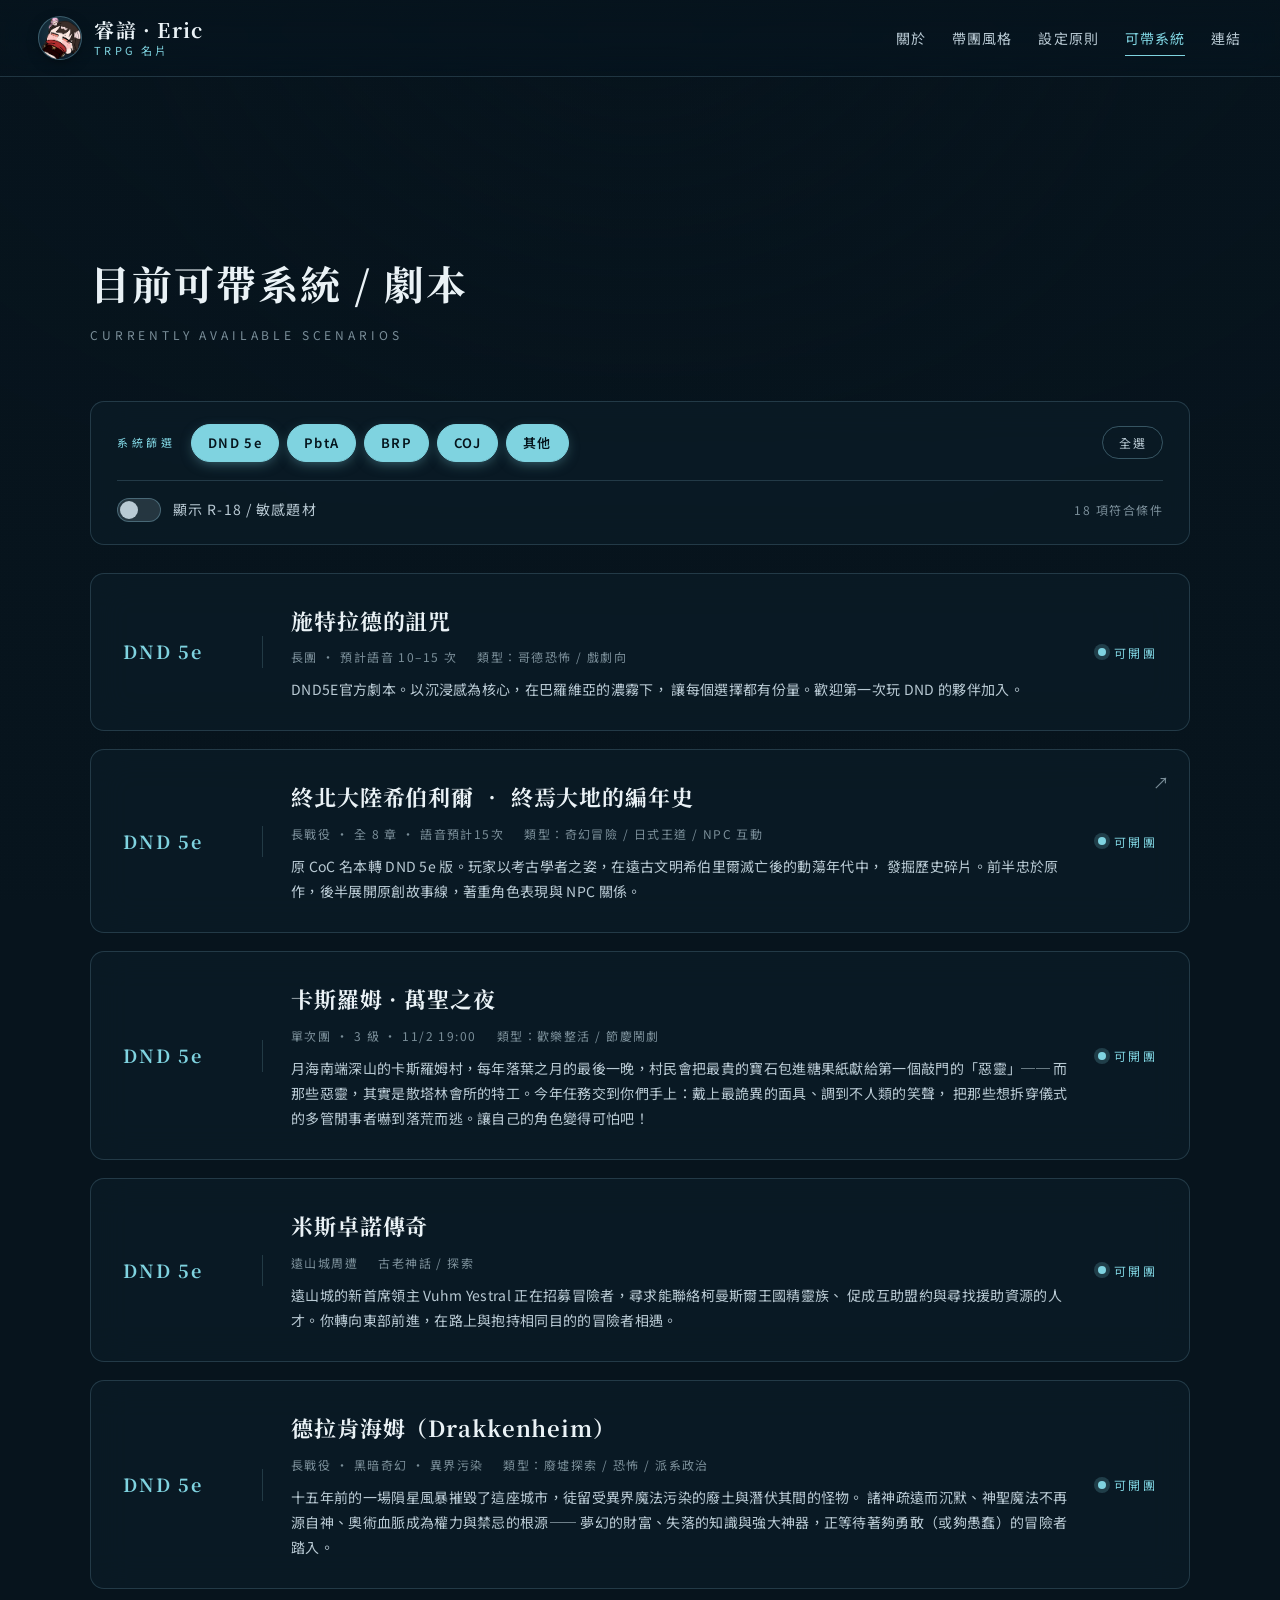
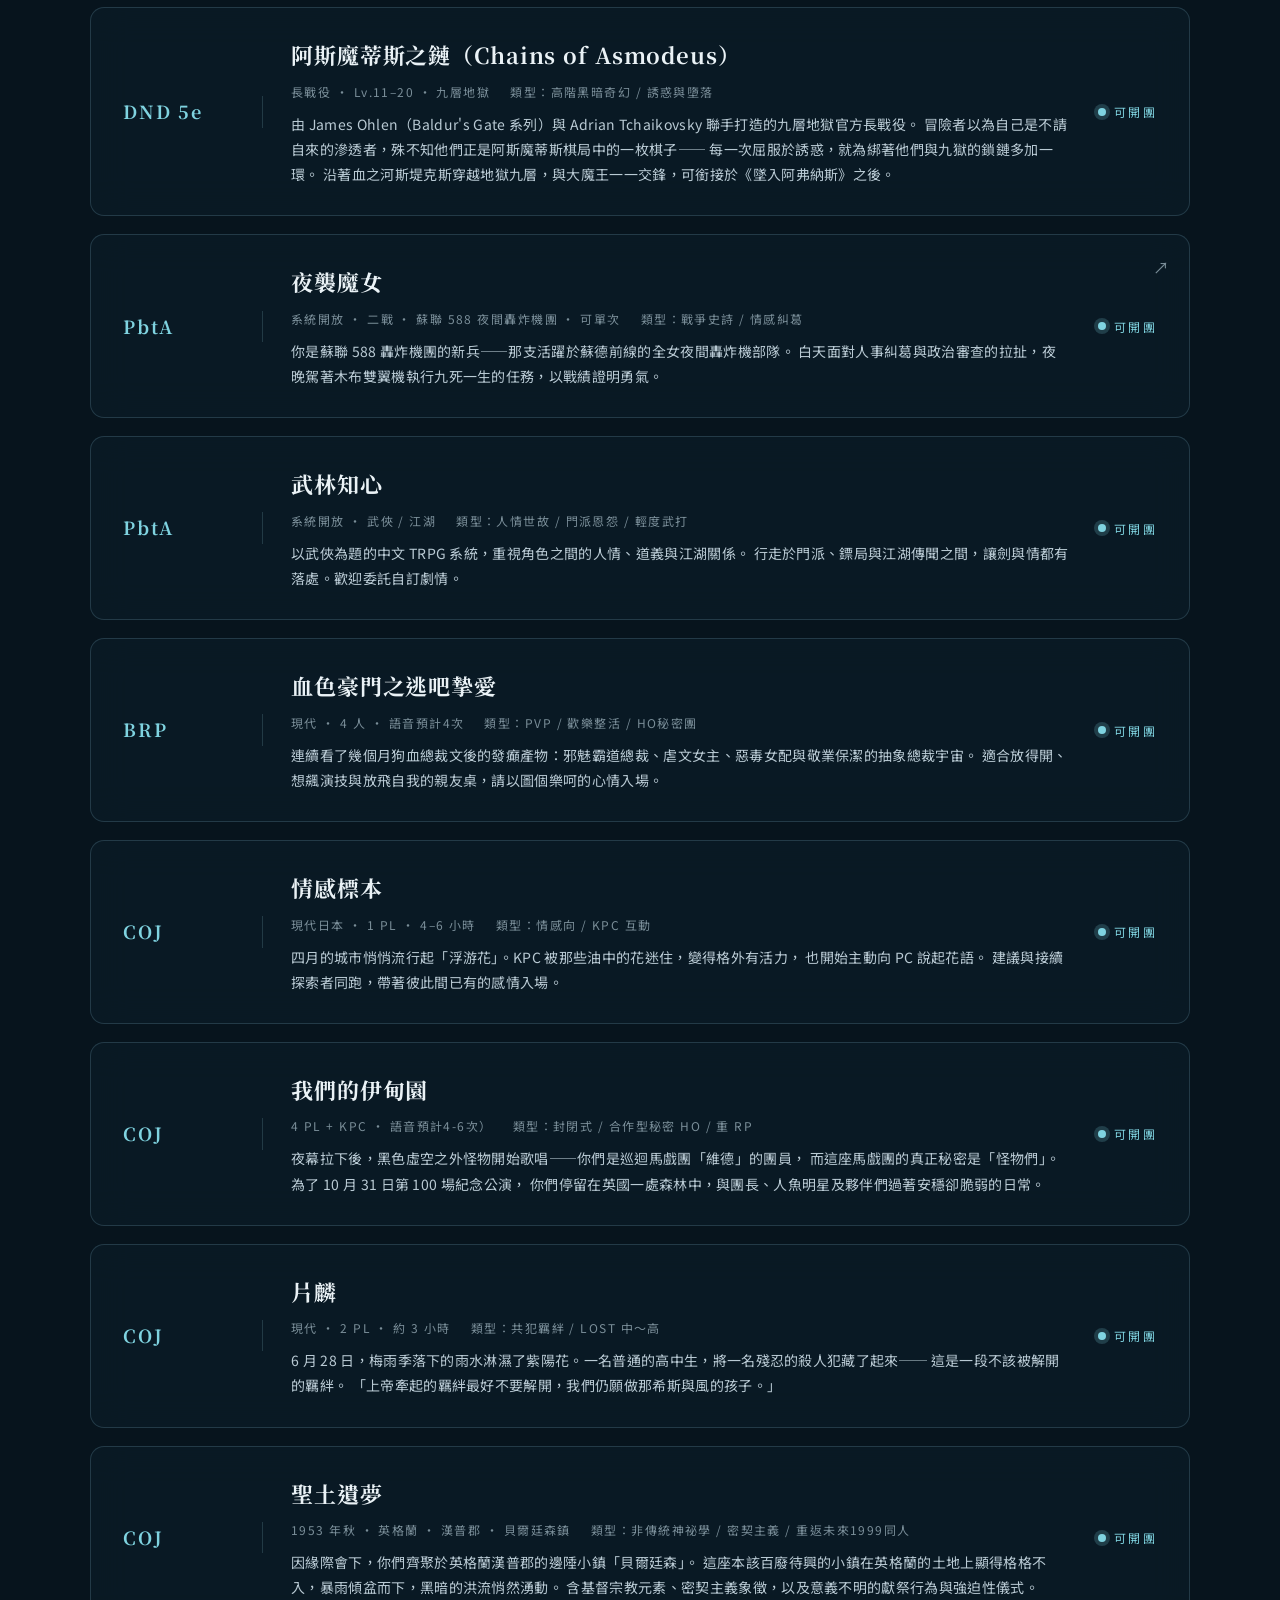
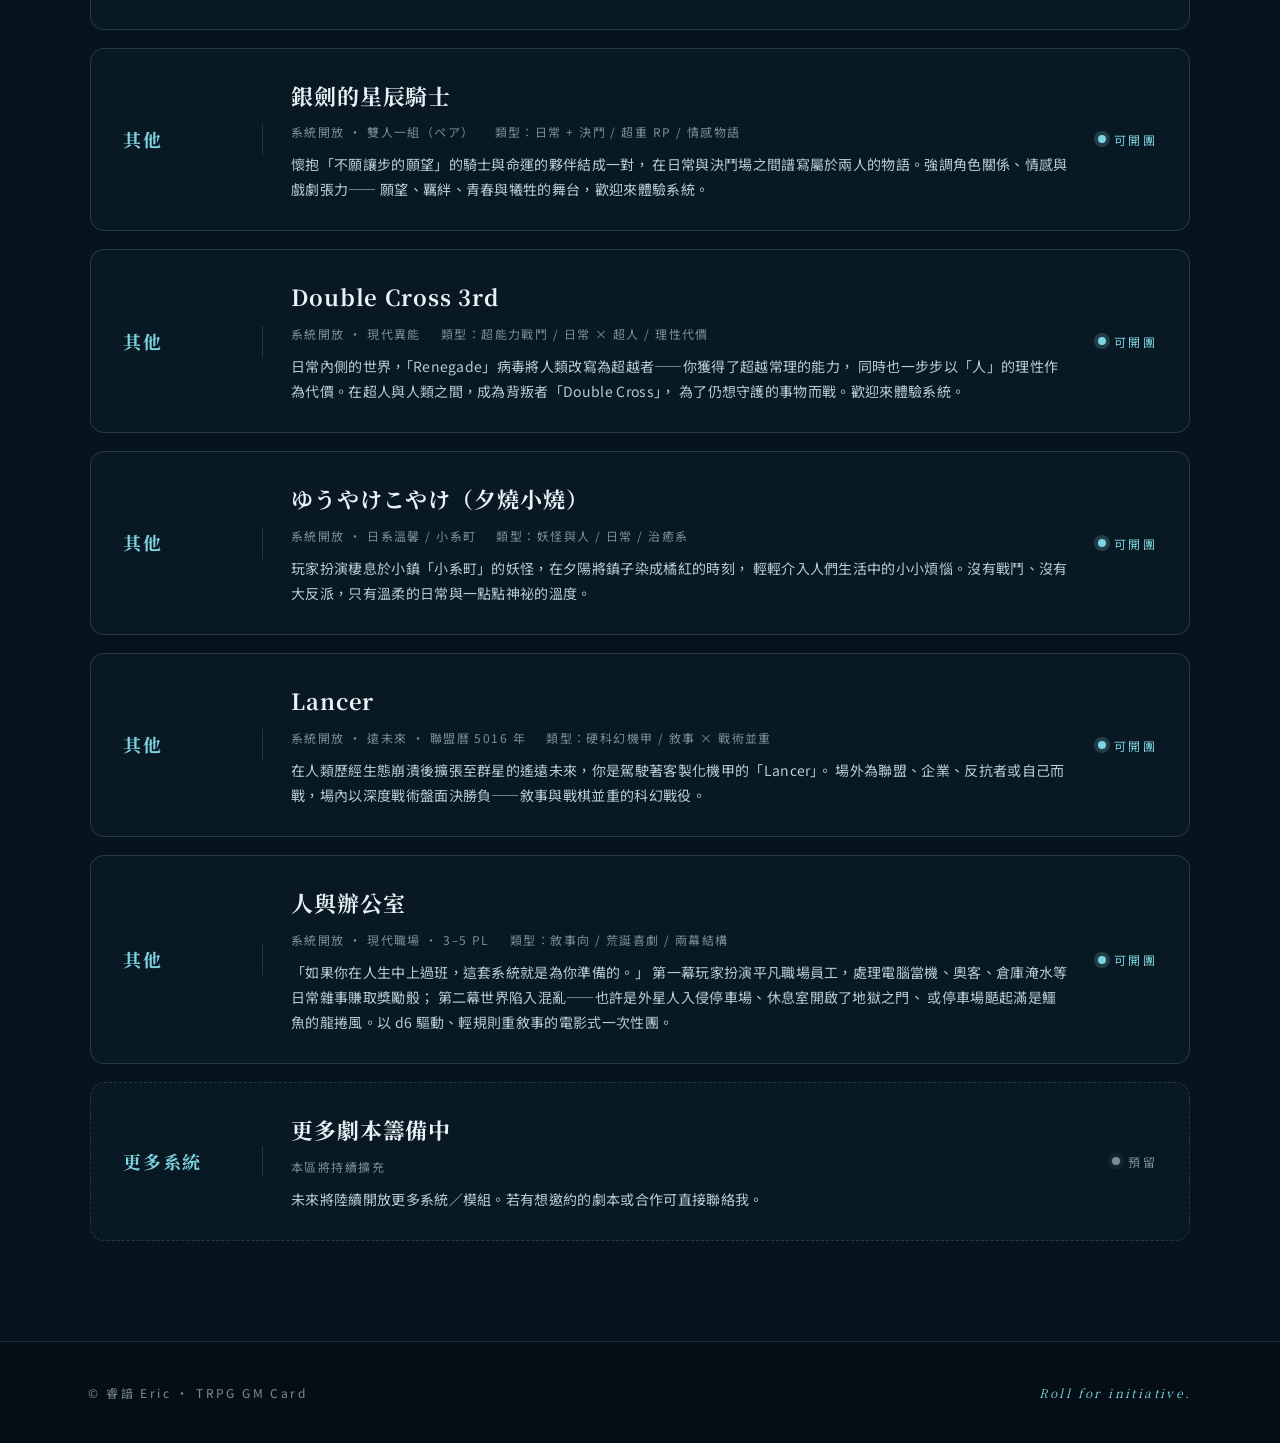
==== scenarios.html @ 99c5a9cd "feat: split scenarios into subpage with system/R-18 filters + full responsive tuning Co-Authored-By:" ====
<!DOCTYPE html>
<html lang="zh-Hant">
<head>
<meta charset="UTF-8" />
<meta name="viewport" content="width=device-width, initial-scale=1.0" />
<title>可帶系統 / 劇本｜睿諳 Eric</title>
<meta name="description" content="睿諳 Eric 目前可帶的 TRPG 系統與劇本列表，支援系統與 R-18 題材篩選。" />
<link rel="icon" type="image/png" href="icon.png" />
<link rel="preconnect" href="https://fonts.googleapis.com" />
<link rel="preconnect" href="https://fonts.gstatic.com" crossorigin />
<link href="https://fonts.googleapis.com/css2?family=Noto+Sans+TC:wght@300;400;500;700&family=Noto+Serif+TC:wght@500;700;900&family=Cormorant+Garamond:ital,wght@0,500;0,600;1,500&display=swap" rel="stylesheet" />
<link rel="stylesheet" href="style.css" />
</head>
<body class="page-scenarios">

<div class="bg-layer" aria-hidden="true"></div>
<div class="bg-veil" aria-hidden="true"></div>

<header class="nav">
  <a class="nav__brand" href="index.html">
    <span class="nav__chibi" aria-hidden="true">
      <img src="gm_portrait.png" alt="" />
    </span>
    <span class="nav__brand-text">
      <span class="nav__mark">睿諳 · Eric</span>
      <span class="nav__sub">TRPG 名片</span>
    </span>
  </a>
  <button class="nav__toggle" type="button" aria-label="開啟選單" aria-expanded="false" aria-controls="primary-nav">
    <span></span><span></span><span></span>
  </button>
  <nav class="nav__links" id="primary-nav">
    <a href="index.html#about">關於</a>
    <a href="index.html#style">帶團風格</a>
    <a href="index.html#custom">設定原則</a>
    <a href="scenarios.html" class="is-current">可帶系統</a>
    <a href="index.html#contact">連結</a>
  </nav>
</header>

<main>

  <section class="section section--first" id="run">
    <div class="section__head">
      <span class="section__index">　</span>
      <h2 class="section__title">目前可帶系統 / 劇本</h2>
      <p class="section__sub">Currently Available Scenarios</p>
    </div>

    <div class="filter" id="scenario-filter">
      <div class="filter__row">
        <span class="filter__label">系統篩選</span>
        <div class="filter__chips">
          <label class="chip"><input type="checkbox" value="DND 5e" checked /><span>DND 5e</span></label>
          <label class="chip"><input type="checkbox" value="PbtA" checked /><span>PbtA</span></label>
          <label class="chip"><input type="checkbox" value="BRP" checked /><span>BRP</span></label>
          <label class="chip"><input type="checkbox" value="COJ" checked /><span>COJ</span></label>
          <label class="chip"><input type="checkbox" value="其他" checked /><span>其他</span></label>
        </div>
        <button type="button" class="filter__clear" id="filter-clear">全選</button>
      </div>
      <div class="filter__row filter__row--r18">
        <label class="toggle">
          <input type="checkbox" id="filter-r18" />
          <span class="toggle__track"><span class="toggle__thumb"></span></span>
          <span class="toggle__label">顯示 R-18 / 敏感題材</span>
        </label>
        <span class="filter__count" id="filter-count"></span>
      </div>
    </div>

    <div class="run-list" id="run-list">

      <article class="run-item run-item--active" data-system="DND 5e" data-r18="false">
        <div class="run-item__system">DND 5e</div>
        <div class="run-item__body">
          <h3 class="run-item__title">施特拉德的詛咒</h3>
          <p class="run-item__meta">
            <span>長團 · 預計語音 10–15 次</span>
            <span>類型：哥德恐怖 / 戲劇向</span>
          </p>
          <p class="run-item__desc">
            DND5E官方劇本。以沉浸感為核心，在巴羅維亞的濃霧下，
            讓每個選擇都有份量。歡迎第一次玩 DND 的夥伴加入。
          </p>
        </div>
        <div class="run-item__status">
          <span class="status-dot"></span>
          <span>可開團</span>
        </div>
      </article>

      <a class="run-item run-item--link" href="https://hackmd.io/@ericwang01129/ByFCtxE6Wl" target="_blank" rel="noopener" data-system="DND 5e" data-r18="false">
        <div class="run-item__system">DND 5e</div>
        <div class="run-item__body">
          <h3 class="run-item__title">終北大陸希伯利爾 ‧ 終焉大地的編年史</h3>
          <p class="run-item__meta">
            <span>長戰役 · 全 8 章 · 語音預計15次</span>
            <span>類型：奇幻冒險 / 日式王道 / NPC 互動</span>
          </p>
          <p class="run-item__desc">
            原 CoC 名本轉 DND 5e 版。玩家以考古學者之姿，在遠古文明希伯里爾滅亡後的動蕩年代中，
            發掘歷史碎片。前半忠於原作，後半展開原創故事線，著重角色表現與 NPC 關係。
          </p>
        </div>
        <div class="run-item__status">
          <span class="status-dot"></span>
          <span>可開團</span>
        </div>
      </a>

      <article class="run-item" data-system="DND 5e" data-r18="false">
        <div class="run-item__system">DND 5e</div>
        <div class="run-item__body">
          <h3 class="run-item__title">卡斯羅姆 · 萬聖之夜</h3>
          <p class="run-item__meta">
            <span>單次團 · 3 級 · 11/2 19:00</span>
            <span>類型：歡樂整活 / 節慶鬧劇</span>
          </p>
          <p class="run-item__desc">
            月海南端深山的卡斯羅姆村，每年落葉之月的最後一晚，村民會把最貴的寶石包進糖果紙獻給第一個敲門的「惡靈」──
            而那些惡靈，其實是散塔林會所的特工。今年任務交到你們手上：戴上最詭異的面具、調到不人類的笑聲，
            把那些想拆穿儀式的多管閒事者嚇到落荒而逃。讓自己的角色變得可怕吧！
          </p>
        </div>
        <div class="run-item__status">
          <span class="status-dot"></span>
          <span>可開團</span>
        </div>
      </article>

      <article class="run-item" data-system="DND 5e" data-r18="false">
        <div class="run-item__system">DND 5e</div>
        <div class="run-item__body">
          <h3 class="run-item__title">米斯卓諾傳奇</h3>
          <p class="run-item__meta">
            <span>遠山城周遭</span>
            <span>古老神話 / 探索</span>
          </p>
          <p class="run-item__desc">
            遠山城的新首席領主 Vuhm Yestral 正在招募冒險者，尋求能聯絡柯曼斯爾王國精靈族、
            促成互助盟約與尋找援助資源的人才。你轉向東部前進，在路上與抱持相同目的的冒險者相遇。
          </p>
        </div>
        <div class="run-item__status">
          <span class="status-dot"></span>
          <span>可開團</span>
        </div>
      </article>

      <article class="run-item" data-system="DND 5e" data-r18="false">
        <div class="run-item__system">DND 5e</div>
        <div class="run-item__body">
          <h3 class="run-item__title">德拉肯海姆（Drakkenheim）</h3>
          <p class="run-item__meta">
            <span>長戰役 · 黑暗奇幻 · 異界污染</span>
            <span>類型：廢墟探索 / 恐怖 / 派系政治</span>
          </p>
          <p class="run-item__desc">
            十五年前的一場隕星風暴摧毀了這座城市，徒留受異界魔法污染的廢土與潛伏其間的怪物。
            諸神疏遠而沉默、神聖魔法不再源自神、奧術血脈成為權力與禁忌的根源——
            夢幻的財富、失落的知識與強大神器，正等待著夠勇敢（或夠愚蠢）的冒險者踏入。
          </p>
        </div>
        <div class="run-item__status">
          <span class="status-dot"></span>
          <span>可開團</span>
        </div>
      </article>

      <article class="run-item" data-system="DND 5e" data-r18="false">
        <div class="run-item__system">DND 5e</div>
        <div class="run-item__body">
          <h3 class="run-item__title">阿斯魔蒂斯之鏈（Chains of Asmodeus）</h3>
          <p class="run-item__meta">
            <span>長戰役 · Lv.11–20 · 九層地獄</span>
            <span>類型：高階黑暗奇幻 / 誘惑與墮落</span>
          </p>
          <p class="run-item__desc">
            由 James Ohlen（Baldur's Gate 系列）與 Adrian Tchaikovsky 聯手打造的九層地獄官方長戰役。
            冒險者以為自己是不請自來的滲透者，殊不知他們正是阿斯魔蒂斯棋局中的一枚棋子——
            每一次屈服於誘惑，就為綁著他們與九獄的鎖鏈多加一環。
            沿著血之河斯堤克斯穿越地獄九層，與大魔王一一交鋒，可銜接於《墜入阿弗納斯》之後。
          </p>
        </div>
        <div class="run-item__status">
          <span class="status-dot"></span>
          <span>可開團</span>
        </div>
      </article>

      <a class="run-item run-item--link" href="https://twtaichungtrpg.weebly.com/system-intro/night-witches4216" target="_blank" rel="noopener" data-system="PbtA" data-r18="false">
        <div class="run-item__system">PbtA</div>
        <div class="run-item__body">
          <h3 class="run-item__title">夜襲魔女</h3>
          <p class="run-item__meta">
            <span>系統開放 · 二戰 · 蘇聯 588 夜間轟炸機團 · 可單次</span>
            <span>類型：戰爭史詩 / 情感糾葛</span>
          </p>
          <p class="run-item__desc">
            你是蘇聯 588 轟炸機團的新兵——那支活躍於蘇德前線的全女夜間轟炸機部隊。
            白天面對人事糾葛與政治審查的拉扯，夜晚駕著木布雙翼機執行九死一生的任務，以戰績證明勇氣。
          </p>
        </div>
        <div class="run-item__status">
          <span class="status-dot"></span>
          <span>可開團</span>
        </div>
      </a>

      <article class="run-item" data-system="PbtA" data-r18="false">
        <div class="run-item__system">PbtA</div>
        <div class="run-item__body">
          <h3 class="run-item__title">武林知心</h3>
          <p class="run-item__meta">
            <span>系統開放 · 武俠 / 江湖</span>
            <span>類型：人情世故 / 門派恩怨 / 輕度武打</span>
          </p>
          <p class="run-item__desc">
            以武俠為題的中文 TRPG 系統，重視角色之間的人情、道義與江湖關係。
            行走於門派、鏢局與江湖傳聞之間，讓劍與情都有落處。歡迎委託自訂劇情。
          </p>
        </div>
        <div class="run-item__status">
          <span class="status-dot"></span>
          <span>可開團</span>
        </div>
      </article>

      <article class="run-item" data-system="BRP" data-r18="false">
        <div class="run-item__system">BRP</div>
        <div class="run-item__body">
          <h3 class="run-item__title">血色豪門之逃吧摯愛</h3>
          <p class="run-item__meta">
            <span>現代 · 4 人 · 語音預計4次</span>
            <span>類型：PVP / 歡樂整活 / HO秘密團</span>
          </p>
          <p class="run-item__desc">
            連續看了幾個月狗血總裁文後的發癲產物：邪魅霸道總裁、虐文女主、惡毒女配與敬業保潔的抽象總裁宇宙。
            適合放得開、想飆演技與放飛自我的親友桌，請以圖個樂呵的心情入場。
          </p>
        </div>
        <div class="run-item__status">
          <span class="status-dot"></span>
          <span>可開團</span>
        </div>
      </article>

      <article class="run-item" data-system="COJ" data-r18="false">
        <div class="run-item__system">COJ</div>
        <div class="run-item__body">
          <h3 class="run-item__title">情感標本</h3>
          <p class="run-item__meta">
            <span>現代日本 · 1 PL · 4–6 小時</span>
            <span>類型：情感向 / KPC 互動</span>
          </p>
          <p class="run-item__desc">
            四月的城市悄悄流行起「浮游花」。KPC 被那些油中的花迷住，變得格外有活力，
            也開始主動向 PC 說起花語。
            建議與接續探索者同跑，帶著彼此間已有的感情入場。
          </p>
        </div>
        <div class="run-item__status">
          <span class="status-dot"></span>
          <span>可開團</span>
        </div>
      </article>

      <article class="run-item" data-system="COJ" data-r18="false">
        <div class="run-item__system">COJ</div>
        <div class="run-item__body">
          <h3 class="run-item__title">我們的伊甸園</h3>
          <p class="run-item__meta">
            <span>4 PL + KPC · 語音預計4-6次）</span>
            <span>類型：封閉式 / 合作型秘密 HO / 重 RP</span>
          </p>
          <p class="run-item__desc">
            夜幕拉下後，黑色虛空之外怪物開始歌唱——你們是巡迴馬戲團「維德」的團員，
            而這座馬戲團的真正秘密是「怪物們」。為了 10 月 31 日第 100 場紀念公演，
            你們停留在英國一處森林中，與團長、人魚明星及夥伴們過著安穩卻脆弱的日常。
          </p>
        </div>
        <div class="run-item__status">
          <span class="status-dot"></span>
          <span>可開團</span>
        </div>
      </article>

      <article class="run-item" data-system="COJ" data-r18="false">
        <div class="run-item__system">COJ</div>
        <div class="run-item__body">
          <h3 class="run-item__title">片麟</h3>
          <p class="run-item__meta">
            <span>現代 · 2 PL · 約 3 小時</span>
            <span>類型：共犯羈絆 / LOST 中～高</span>
          </p>
          <p class="run-item__desc">
            6 月 28 日，梅雨季落下的雨水淋濕了紫陽花。一名普通的高中生，將一名殘忍的殺人犯藏了起來──
            這是一段不該被解開的羈絆。
            「上帝牽起的羈絆最好不要解開，我們仍願做那希斯與風的孩子。」
          </p>
        </div>
        <div class="run-item__status">
          <span class="status-dot"></span>
          <span>可開團</span>
        </div>
      </article>

      <article class="run-item" data-system="COJ" data-r18="false">
        <div class="run-item__system">COJ</div>
        <div class="run-item__body">
          <h3 class="run-item__title">聖土遺夢</h3>
          <p class="run-item__meta">
            <span>1953 年秋 · 英格蘭 · 漢普郡 · 貝爾廷森鎮</span>
            <span>類型：非傳統神祕學 / 密契主義 / 重返未來1999同人</span>
          </p>
          <p class="run-item__desc">
            因緣際會下，你們齊聚於英格蘭漢普郡的邊陲小鎮「貝爾廷森」。
            這座本該百廢待興的小鎮在英格蘭的土地上顯得格格不入，暴雨傾盆而下，黑暗的洪流悄然湧動。
            含基督宗教元素、密契主義象徵，以及意義不明的獻祭行為與強迫性儀式。
          </p>
        </div>
        <div class="run-item__status">
          <span class="status-dot"></span>
          <span>可開團</span>
        </div>
      </article>

      <article class="run-item" data-system="其他" data-r18="false">
        <div class="run-item__system">其他</div>
        <div class="run-item__body">
          <h3 class="run-item__title">銀劍的星辰騎士</h3>
          <p class="run-item__meta">
            <span>系統開放 · 雙人一組（ペア）</span>
            <span>類型：日常 + 決鬥 / 超重 RP / 情感物語</span>
          </p>
          <p class="run-item__desc">
            懷抱「不願讓步的願望」的騎士與命運的夥伴結成一對，
            在日常與決鬥場之間譜寫屬於兩人的物語。強調角色關係、情感與戲劇張力——
            願望、羈絆、青春與犧牲的舞台，歡迎來體驗系統。
          </p>
        </div>
        <div class="run-item__status">
          <span class="status-dot"></span>
          <span>可開團</span>
        </div>
      </article>

      <article class="run-item" data-system="其他" data-r18="false">
        <div class="run-item__system">其他</div>
        <div class="run-item__body">
          <h3 class="run-item__title">Double Cross 3rd</h3>
          <p class="run-item__meta">
            <span>系統開放 · 現代異能</span>
            <span>類型：超能力戰鬥 / 日常 × 超人 / 理性代價</span>
          </p>
          <p class="run-item__desc">
            日常內側的世界，「Renegade」病毒將人類改寫為超越者——你獲得了超越常理的能力，
            同時也一步步以「人」的理性作為代價。在超人與人類之間，成為背叛者「Double Cross」，
            為了仍想守護的事物而戰。歡迎來體驗系統。
          </p>
        </div>
        <div class="run-item__status">
          <span class="status-dot"></span>
          <span>可開團</span>
        </div>
      </article>

      <article class="run-item" data-system="其他" data-r18="false">
        <div class="run-item__system">其他</div>
        <div class="run-item__body">
          <h3 class="run-item__title">ゆうやけこやけ（夕燒小燒）</h3>
          <p class="run-item__meta">
            <span>系統開放 · 日系溫馨 / 小系町</span>
            <span>類型：妖怪與人 / 日常 / 治癒系</span>
          </p>
          <p class="run-item__desc">
            玩家扮演棲息於小鎮「小系町」的妖怪，在夕陽將鎮子染成橘紅的時刻，
            輕輕介入人們生活中的小小煩惱。沒有戰鬥、沒有大反派，只有溫柔的日常與一點點神祕的溫度。
          </p>
        </div>
        <div class="run-item__status">
          <span class="status-dot"></span>
          <span>可開團</span>
        </div>
      </article>

      <article class="run-item" data-system="其他" data-r18="false">
        <div class="run-item__system">其他</div>
        <div class="run-item__body">
          <h3 class="run-item__title">Lancer</h3>
          <p class="run-item__meta">
            <span>系統開放 · 遠未來 · 聯盟曆 5016 年</span>
            <span>類型：硬科幻機甲 / 敘事 × 戰術並重</span>
          </p>
          <p class="run-item__desc">
            在人類歷經生態崩潰後擴張至群星的遙遠未來，你是駕駛著客製化機甲的「Lancer」。
            場外為聯盟、企業、反抗者或自己而戰，場內以深度戰術盤面決勝負——敘事與戰棋並重的科幻戰役。
          </p>
        </div>
        <div class="run-item__status">
          <span class="status-dot"></span>
          <span>可開團</span>
        </div>
      </article>

      <article class="run-item" data-system="其他" data-r18="false">
        <div class="run-item__system">其他</div>
        <div class="run-item__body">
          <h3 class="run-item__title">人與辦公室</h3>
          <p class="run-item__meta">
            <span>系統開放 · 現代職場 · 3–5 PL</span>
            <span>類型：敘事向 / 荒誕喜劇 / 兩幕結構</span>
          </p>
          <p class="run-item__desc">
            「如果你在人生中上過班，這套系統就是為你準備的。」
            第一幕玩家扮演平凡職場員工，處理電腦當機、奧客、倉庫淹水等日常雜事賺取獎勵骰；
            第二幕世界陷入混亂——也許是外星人入侵停車場、休息室開啟了地獄之門、
            或停車場颳起滿是鱷魚的龍捲風。以 d6 驅動、輕規則重敘事的電影式一次性團。
          </p>
        </div>
        <div class="run-item__status">
          <span class="status-dot"></span>
          <span>可開團</span>
        </div>
      </article>

      <article class="run-item run-item--warn" data-system="PbtA" data-r18="true">
        <div class="run-item__system">PbtA</div>
        <div class="run-item__body">
          <div class="run-item__title-row">
            <h3 class="run-item__title">怪物心</h3>
            <span class="run-item__badge">R-18 · 含敏感題材</span>
          </div>
          <p class="run-item__meta">
            <span>系統開放 · 青春期 × 超自然</span>
            <span>類型：人性 / 獸性 / 慾望與掙扎</span>
          </p>
          <p class="run-item__desc">
            「當怪物擁有人性；當人類嶄露獸性。」學業的壓力、人際的拉扯，
            而你——是藏在人群中的怪物，血液裡流淌著滾燙的飢餓。你接著打算怎麼做？
          </p>
          <p class="run-item__warn">
            <strong>⚠ 嚴正提醒：</strong>本系統題材涉及青春期人性陰影、慾望、暴力與性向張力等敏感內容，
            過程中可能出現不適情節。會以尊重與沉浸的方式呈現，過程中若有任何不適請隨時打斷。
          </p>
        </div>
        <div class="run-item__status">
          <span class="status-dot"></span>
          <span>可開團</span>
        </div>
      </article>

      <article class="run-item run-item--warn" data-system="COJ" data-r18="true">
        <div class="run-item__system">COJ</div>
        <div class="run-item__body">
          <div class="run-item__title-row">
            <h3 class="run-item__title">膿墮</h3>
            <span class="run-item__badge">R-18 · 含敏感題材</span>
          </div>
          <p class="run-item__meta">
            <span>現代 / 封閉村莊 · 學級會儀式</span>
            <span>類型：利己主義 PVP / 沉浸向 / HO秘密團</span>
          </p>
          <p class="run-item__desc">
            每十年一次的學級會：必須在學生之間選出一名「祭品」。以自己的利益優先的利己主義者才能活下來。
          </p>
          <p class="run-item__warn">
            <strong>⚠ 嚴正提醒：</strong>本劇本含有大量兒少性侵害與極端霸凌情節，
            包含但不限於誘姦、強姦與露骨性描寫。本團會以沉浸與真實的方式呈現那種絕望與無力感，
            過程中若有任何不適請隨時打斷。請確認自身可接受後再決定是否入團。
          </p>
        </div>
        <div class="run-item__status">
          <span class="status-dot"></span>
          <span>可開團</span>
        </div>
      </article>

      <article class="run-item run-item--warn" data-system="其他" data-r18="true">
        <div class="run-item__system">其他</div>
        <div class="run-item__body">
          <div class="run-item__title-row">
            <h3 class="run-item__title">永い後日談のネクロニカ（死靈年代記） ‧ 自訂 / 委託</h3>
            <span class="run-item__badge">R-18 · 含敏感題材</span>
          </div>
          <p class="run-item__meta">
            <span>系統開放 · 末日 · 死靈科技</span>
            <span>類型：哥德恐怖 / 少女物語 / 精神壓力</span>
          </p>
          <p class="run-item__desc">
            在輻射與生化兵器肆虐的荒涼末日，你是由死靈科技改造的少女形不死者，
            與姊妹們一同徘徊於最後的世界。以「依戀」與精神壓力描寫心的崩解——殘酷、孤寂、卻哀豔。
          </p>
          <p class="run-item__warn">
            <strong>⚠ 嚴正提醒：</strong>本系統以末日哥德為基調，含少女改造、肢解、精神折磨等殘酷意象與 R-18 題材描寫，
            過程中若有任何不適請隨時打斷，請確認可接受後再入團。
          </p>
        </div>
        <div class="run-item__status">
          <span class="status-dot"></span>
          <span>可開團</span>
        </div>
      </article>

      <article class="run-item run-item--warn" data-system="其他" data-r18="true">
        <div class="run-item__system">其他</div>
        <div class="run-item__body">
          <div class="run-item__title-row">
            <h3 class="run-item__title">絕對隸奴</h3>
            <span class="run-item__badge">R-18 · 成人向</span>
          </div>
          <p class="run-item__meta">
            <span>系統開放 · 主規則繁中 · 附官方模組</span>
            <span>類型：成人向 / 奴役主題 / 權力落差</span>
          </p>
          <p class="run-item__desc">
            以奴役、支配與慾望為核心的成人向 TRPG 系統。
            強烈建議與熟識的親友桌進行，並在入團前詳細確認底線與 X-card。
          </p>
          <p class="run-item__warn">
            <strong>⚠ 嚴正提醒：</strong>本系統為明確的成人向／18 禁題材，包含大量露骨性描寫與奴役、凌辱等不對等權力設定。
            僅開給成年、有共識且彼此信任的玩家；過程中若有任何不適請立即打斷。
          </p>
        </div>
        <div class="run-item__status">
          <span class="status-dot"></span>
          <span>可開團</span>
        </div>
      </article>

      <article class="run-item run-item--placeholder" data-always="true" aria-hidden="false">
        <div class="run-item__system">更多系統</div>
        <div class="run-item__body">
          <h3 class="run-item__title">更多劇本籌備中</h3>
          <p class="run-item__meta">
            <span>本區將持續擴充</span>
          </p>
          <p class="run-item__desc">
            未來將陸續開放更多系統／模組。若有想邀約的劇本或合作可直接聯絡我。
          </p>
        </div>
        <div class="run-item__status run-item__status--muted">
          <span class="status-dot status-dot--muted"></span>
          <span>預留</span>
        </div>
      </article>

      <p class="run-empty" id="run-empty">目前條件下沒有符合的系統 / 劇本。</p>

    </div>
  </section>

</main>

<footer class="footer">
  <div class="footer__inner">
    <p class="footer__left">© 睿諳 Eric · TRPG GM Card</p>
    <p class="footer__right">Roll for initiative.</p>
  </div>
</footer>

<script src="script.js" defer></script>
</body>
</html>
---- style.css ----
/* ============================================================
   睿諳 Eric · TRPG GM Card
   Palette: deep ocean blue + muted teal + warm accent
   ============================================================ */

:root {
  --c-ink:        #eaf2f6;
  --c-ink-soft:   #b9cad4;
  --c-ink-mute:   #7a8e99;
  --c-bg:         #07141d;
  --c-surface:    rgba(12, 28, 39, 0.72);
  --c-surface-2:  rgba(18, 40, 55, 0.55);
  --c-border:     rgba(150, 210, 230, 0.18);
  --c-border-2:   rgba(150, 210, 230, 0.32);
  --c-accent:     #7fd3e0;        /* teal */
  --c-accent-2:   #a8e6ec;        /* light teal */
  --c-warm:       #e08a7a;        /* coral (portrait scarf) */
  --c-warm-2:     #f2b3a5;

  --f-serif:    "Noto Serif TC", "Cormorant Garamond", "Songti TC", serif;
  --f-sans:     "Noto Sans TC", -apple-system, "PingFang TC", "Microsoft JhengHei", sans-serif;

  --radius:   14px;
  --radius-s: 8px;
  --shadow-1: 0 10px 40px -12px rgba(0, 0, 0, 0.55);
  --shadow-2: 0 20px 60px -20px rgba(0, 0, 0, 0.7);

  --maxw: 1180px;
}

*, *::before, *::after { box-sizing: border-box; }

html { scroll-behavior: smooth; }

body {
  margin: 0;
  font-family: var(--f-sans);
  color: var(--c-ink);
  background: var(--c-bg);
  line-height: 1.75;
  letter-spacing: 0.02em;
  overflow-x: hidden;
  -webkit-font-smoothing: antialiased;
}

/* ---------- background layers ---------- */
.bg-layer {
  position: fixed;
  inset: 0;
  z-index: -2;
  background-image: url("background.png");
  background-size: cover;
  background-position: center top;
  background-repeat: no-repeat;
  filter: saturate(1.05) brightness(0.55);
  transform: scale(1.03);
}
.bg-veil {
  position: fixed;
  inset: 0;
  z-index: -1;
  background:
    radial-gradient(ellipse at 50% 0%, rgba(7, 20, 29, 0.35) 0%, rgba(7, 20, 29, 0.85) 55%, rgba(7, 20, 29, 0.98) 100%),
    linear-gradient(180deg, rgba(7, 20, 29, 0) 0%, rgba(7, 20, 29, 0.92) 60%);
}

/* subtle grain */
body::after {
  content: "";
  pointer-events: none;
  position: fixed;
  inset: 0;
  z-index: -1;
  background-image:
    radial-gradient(rgba(255,255,255,0.03) 1px, transparent 1px);
  background-size: 3px 3px;
  opacity: 0.5;
  mix-blend-mode: overlay;
}

/* ---------- nav ---------- */
.nav {
  position: sticky;
  top: 0;
  z-index: 20;
  display: flex;
  justify-content: space-between;
  align-items: center;
  padding: 18px 40px;
  backdrop-filter: blur(14px) saturate(1.2);
  -webkit-backdrop-filter: blur(14px) saturate(1.2);
  background: linear-gradient(180deg, rgba(7,20,29,0.7), rgba(7,20,29,0.35));
  border-bottom: 1px solid var(--c-border);
}
.nav__brand {
  display: flex;
  align-items: center;
  gap: 12px;
  text-decoration: none;
  color: inherit;
  line-height: 1.2;
}
.nav__chibi {
  width: 44px;
  height: 44px;
  border-radius: 50%;
  overflow: hidden;
  display: inline-flex;
  align-items: center;
  justify-content: center;
  background: radial-gradient(circle at 50% 40%, rgba(127, 211, 224, 0.22) 0%, rgba(18, 40, 55, 0.9) 65%, rgba(7, 20, 29, 1) 100%);
  border: 1px solid var(--c-border-2);
  box-shadow: 0 4px 14px -4px rgba(0,0,0,0.5);
  flex-shrink: 0;
  transition: transform 0.3s ease, border-color 0.3s ease;
}
.nav__chibi img {
  width: 118%;
  height: 118%;
  object-fit: contain;
  object-position: center 30%;
  transform: translateY(6%);
}
.nav__brand:hover .nav__chibi {
  transform: rotate(-4deg) scale(1.05);
  border-color: var(--c-accent);
}
.nav__brand-text {
  display: flex;
  flex-direction: column;
  line-height: 1.2;
}
.nav__mark {
  font-family: var(--f-serif);
  font-weight: 700;
  font-size: 20px;
  letter-spacing: 0.06em;
  color: var(--c-ink);
}
.nav__sub {
  font-size: 11px;
  letter-spacing: 0.28em;
  color: var(--c-accent);
  text-transform: uppercase;
  margin-top: 2px;
}
.nav__toggle {
  display: none;
  width: 42px;
  height: 42px;
  border: 1px solid var(--c-border-2);
  border-radius: 10px;
  background: rgba(18, 40, 55, 0.5);
  padding: 0;
  cursor: pointer;
  position: relative;
  align-items: center;
  justify-content: center;
  flex-direction: column;
  gap: 5px;
  transition: border-color 0.2s ease, background 0.2s ease;
}
.nav__toggle:hover { border-color: var(--c-accent); }
.nav__toggle span {
  display: block;
  width: 18px;
  height: 2px;
  background: var(--c-ink);
  border-radius: 2px;
  transition: transform 0.3s ease, opacity 0.2s ease;
}
.nav__toggle[aria-expanded="true"] span:nth-child(1) { transform: translateY(7px) rotate(45deg); }
.nav__toggle[aria-expanded="true"] span:nth-child(2) { opacity: 0; }
.nav__toggle[aria-expanded="true"] span:nth-child(3) { transform: translateY(-7px) rotate(-45deg); }

.nav__links {
  display: flex;
  gap: 26px;
}
.nav__links a {
  color: var(--c-ink-soft);
  text-decoration: none;
  font-size: 14px;
  letter-spacing: 0.08em;
  position: relative;
  transition: color 0.2s ease;
}
.nav__links a::after {
  content: "";
  position: absolute;
  left: 0; right: 0; bottom: -6px;
  height: 1px;
  background: var(--c-accent);
  transform: scaleX(0);
  transform-origin: left;
  transition: transform 0.3s ease;
}
.nav__links a:hover {
  color: var(--c-ink);
}
.nav__links a:hover::after { transform: scaleX(1); }

/* ---------- hero ---------- */
.hero {
  position: relative;
  min-height: calc(100vh - 68px);
  display: flex;
  align-items: center;
  padding: 60px 40px 80px;
}
.hero__inner {
  width: 100%;
  max-width: var(--maxw);
  margin: 0 auto;
  display: grid;
  grid-template-columns: 1.35fr 1fr;
  gap: 60px;
  align-items: center;
}
.hero__eyebrow {
  font-family: var(--f-sans);
  letter-spacing: 0.45em;
  text-transform: uppercase;
  font-size: 12px;
  color: var(--c-accent);
  margin: 0 0 28px;
  padding-left: 46px;
  position: relative;
}
.hero__eyebrow::before {
  content: "";
  position: absolute;
  left: 0;
  top: 50%;
  width: 32px;
  height: 1px;
  background: var(--c-accent);
}
.hero__title {
  font-family: var(--f-serif);
  font-weight: 900;
  font-size: clamp(40px, 6vw, 78px);
  line-height: 1.15;
  margin: 0 0 28px;
  letter-spacing: 0.04em;
  color: var(--c-ink);
}
.hero__title-line {
  display: block;
  background: linear-gradient(180deg, #ffffff 0%, #cfe8ef 70%, #7fd3e0 100%);
  -webkit-background-clip: text;
  background-clip: text;
  color: transparent;
  text-shadow: 0 0 40px rgba(127, 211, 224, 0.12);
}
.hero__slogan {
  font-size: 17px;
  color: var(--c-ink-soft);
  max-width: 520px;
  margin: 0 0 32px;
  line-height: 1.9;
}
.hero__meta {
  display: flex;
  gap: 10px;
  flex-wrap: wrap;
  margin-bottom: 40px;
}
.tag {
  display: inline-block;
  padding: 6px 14px;
  border: 1px solid var(--c-border-2);
  border-radius: 999px;
  font-size: 13px;
  letter-spacing: 0.12em;
  color: var(--c-ink-soft);
  background: rgba(255,255,255,0.02);
}
.tag--accent {
  border-color: var(--c-accent);
  color: var(--c-accent);
  background: rgba(127, 211, 224, 0.08);
}

.hero__cta { display: flex; gap: 14px; flex-wrap: wrap; }
.btn {
  display: inline-flex;
  align-items: center;
  gap: 8px;
  padding: 14px 26px;
  border-radius: var(--radius-s);
  font-size: 14px;
  letter-spacing: 0.16em;
  text-decoration: none;
  font-weight: 500;
  transition: transform 0.2s ease, background 0.25s ease, border-color 0.25s ease;
  border: 1px solid transparent;
}
.btn--primary {
  background: var(--c-accent);
  color: #05141c;
  font-weight: 700;
  box-shadow: 0 10px 30px -10px rgba(127, 211, 224, 0.55);
}
.btn--primary:hover {
  transform: translateY(-2px);
  background: var(--c-accent-2);
}
.btn--ghost {
  color: var(--c-ink);
  border-color: var(--c-border-2);
  background: rgba(255,255,255,0.02);
}
.btn--ghost:hover {
  border-color: var(--c-accent);
  color: var(--c-accent);
  transform: translateY(-2px);
}

/* hero portrait */
.hero__portrait {
  position: relative;
  justify-self: center;
  width: min(420px, 100%);
  aspect-ratio: 1 / 1;
}
.portrait-frame {
  position: absolute;
  inset: 0;
  border-radius: 50%;
  overflow: hidden;
  border: 1px solid var(--c-border-2);
  box-shadow: var(--shadow-2), 0 0 0 10px rgba(127, 211, 224, 0.05);
  background:
    radial-gradient(circle at 50% 40%, rgba(127, 211, 224, 0.22) 0%, rgba(18, 40, 55, 0.85) 60%, rgba(7, 20, 29, 0.95) 100%);
}
.portrait-frame::before {
  content: "";
  position: absolute;
  inset: -2px;
  border-radius: 50%;
  background: conic-gradient(from 140deg, transparent 0 20%, rgba(127,211,224,0.5) 35%, transparent 55% 100%);
  animation: spin 16s linear infinite;
  z-index: 0;
}
.portrait-frame img {
  position: relative;
  width: 100%;
  height: 100%;
  object-fit: cover;
  z-index: 1;
}

@keyframes spin { to { transform: rotate(360deg); } }

.hero__scroll {
  position: absolute;
  bottom: 30px;
  left: 50%;
  transform: translateX(-50%);
  width: 1px;
  height: 50px;
  background: var(--c-border-2);
  overflow: hidden;
}
.hero__scroll span {
  position: absolute;
  top: -50%;
  left: 0;
  width: 100%;
  height: 50%;
  background: linear-gradient(180deg, transparent, var(--c-accent));
  animation: drop 2s ease-in-out infinite;
}
@keyframes drop {
  0% { top: -50%; }
  100% { top: 100%; }
}

/* ---------- section common ---------- */
.section {
  max-width: var(--maxw);
  margin: 0 auto;
  padding: 110px 40px;
  position: relative;
}
.section__head {
  margin-bottom: 56px;
  display: flex;
  flex-direction: column;
  align-items: flex-start;
}
.section__index {
  font-family: var(--f-serif);
  font-style: italic;
  font-size: 14px;
  letter-spacing: 0.3em;
  color: var(--c-accent);
  margin-bottom: 6px;
}
.section__title {
  font-family: var(--f-serif);
  font-size: clamp(28px, 3.5vw, 40px);
  font-weight: 700;
  margin: 0 0 6px;
  letter-spacing: 0.05em;
}
.section__sub {
  margin: 0;
  font-size: 12px;
  letter-spacing: 0.32em;
  text-transform: uppercase;
  color: var(--c-ink-mute);
}

/* ---------- about ---------- */
.about {
  display: grid;
  grid-template-columns: 1.6fr 1fr;
  gap: 40px;
}
.about__card {
  background: var(--c-surface);
  border: 1px solid var(--c-border);
  border-radius: var(--radius);
  padding: 40px;
  backdrop-filter: blur(18px);
  -webkit-backdrop-filter: blur(18px);
  box-shadow: var(--shadow-1);
}
.about__card p {
  margin: 0 0 16px;
  color: var(--c-ink-soft);
  font-size: 16px;
}
.about__card p:last-child { margin-bottom: 0; }
.about__card strong { color: var(--c-ink); font-weight: 500; }
.about__card em {
  font-style: normal;
  color: var(--c-accent);
  font-weight: 500;
  border-bottom: 1px dashed var(--c-accent);
  padding-bottom: 1px;
}

.about__side {
  display: flex;
  flex-direction: column;
  gap: 14px;
}
.fact {
  border: 1px solid var(--c-border);
  border-radius: var(--radius-s);
  padding: 18px 22px;
  background: var(--c-surface-2);
  display: flex;
  justify-content: space-between;
  align-items: baseline;
  gap: 18px;
  transition: border-color 0.25s ease, transform 0.25s ease;
}
.fact:hover {
  border-color: var(--c-accent);
  transform: translateX(4px);
}
.fact__label {
  font-size: 11px;
  letter-spacing: 0.32em;
  color: var(--c-ink-mute);
  text-transform: uppercase;
}
.fact__value {
  font-family: var(--f-serif);
  font-size: 16px;
  color: var(--c-ink);
  text-align: right;
}

/* ---------- cards grid (style) ---------- */
.cards {
  display: grid;
  grid-template-columns: repeat(3, 1fr);
  gap: 20px;
}
.card {
  background: var(--c-surface);
  border: 1px solid var(--c-border);
  border-radius: var(--radius);
  padding: 28px 26px 26px;
  backdrop-filter: blur(18px);
  -webkit-backdrop-filter: blur(18px);
  transition: transform 0.3s ease, border-color 0.3s ease, background 0.3s ease;
  position: relative;
  overflow: hidden;
}
.card::before {
  content: "";
  position: absolute;
  inset: 0;
  background: linear-gradient(180deg, rgba(127,211,224,0.08), transparent 50%);
  opacity: 0;
  transition: opacity 0.3s ease;
}
.card:hover {
  transform: translateY(-4px);
  border-color: var(--c-border-2);
  background: rgba(18, 40, 55, 0.75);
}
.card:hover::before { opacity: 1; }
.card__num {
  font-family: var(--f-serif);
  font-style: italic;
  font-size: 14px;
  letter-spacing: 0.2em;
  color: var(--c-accent);
  margin-bottom: 12px;
  position: relative;
}
.card__title {
  font-family: var(--f-serif);
  font-size: 22px;
  margin: 0 0 10px;
  color: var(--c-ink);
  letter-spacing: 0.04em;
  position: relative;
}
.card__desc {
  margin: 0;
  color: var(--c-ink-soft);
  font-size: 15px;
  line-height: 1.9;
  position: relative;
}
.card__desc strong { color: var(--c-accent-2); font-weight: 500; }

/* ---------- duo (voice) ---------- */
.duo {
  display: grid;
  grid-template-columns: 1fr auto 1fr auto 1fr;
  gap: 28px;
  align-items: stretch;
  background: var(--c-surface);
  border: 1px solid var(--c-border);
  border-radius: var(--radius);
  padding: 40px;
  backdrop-filter: blur(18px);
  -webkit-backdrop-filter: blur(18px);
}
.duo__item { padding: 4px 0; }
.duo__title {
  font-family: var(--f-serif);
  font-size: 20px;
  margin: 0 0 10px;
  color: var(--c-accent);
  letter-spacing: 0.08em;
}
.duo__body {
  margin: 0;
  font-size: 15px;
  color: var(--c-ink-soft);
  line-height: 1.9;
}
.duo__body strong { color: var(--c-ink); font-weight: 500; }
.duo__divider {
  width: 1px;
  background: linear-gradient(180deg, transparent, var(--c-border-2), transparent);
}

/* ---------- quote + rules (custom) ---------- */
.quote-block {
  background: var(--c-surface);
  border: 1px solid var(--c-border);
  border-radius: var(--radius);
  padding: 48px 48px 40px;
  backdrop-filter: blur(18px);
  -webkit-backdrop-filter: blur(18px);
  position: relative;
  overflow: hidden;
}
.quote-block::before {
  content: "";
  position: absolute;
  top: 0; left: 0;
  width: 4px; height: 100%;
  background: linear-gradient(180deg, var(--c-accent), transparent);
}
.quote-block__text {
  font-family: var(--f-serif);
  font-size: clamp(22px, 2.5vw, 30px);
  line-height: 1.6;
  margin: 0 0 32px;
  color: var(--c-ink);
  letter-spacing: 0.04em;
}
.quote-block__text strong {
  color: var(--c-accent);
  font-weight: 700;
}
.rule-list {
  margin: 0;
  padding: 0;
  list-style: none;
  display: grid;
  grid-template-columns: repeat(2, 1fr);
  gap: 18px 36px;
}
.rule-list li {
  display: flex;
  align-items: flex-start;
  gap: 16px;
  color: var(--c-ink-soft);
  font-size: 15px;
  line-height: 1.7;
}
.rule-list__num {
  flex-shrink: 0;
  font-family: var(--f-serif);
  font-style: italic;
  color: var(--c-accent);
  font-size: 14px;
  letter-spacing: 0.2em;
  padding-top: 2px;
  min-width: 30px;
}
.rule-list__text {
  flex: 1;
  min-width: 0;
}
.rule-list li strong { color: var(--c-ink); font-weight: 500; }

/* ---------- scenarios page ---------- */
.page-scenarios .section--first {
  padding-top: 140px;
}
.nav__links a.is-current {
  color: var(--c-accent);
}
.nav__links a.is-current::after {
  transform: scaleX(1);
}

/* filter bar */
.filter {
  background: var(--c-surface);
  border: 1px solid var(--c-border);
  border-radius: var(--radius);
  backdrop-filter: blur(18px);
  -webkit-backdrop-filter: blur(18px);
  padding: 22px 26px;
  margin-bottom: 28px;
  display: flex;
  flex-direction: column;
  gap: 18px;
}
.filter__row {
  display: flex;
  align-items: center;
  gap: 16px;
  flex-wrap: wrap;
}
.filter__label {
  font-size: 11px;
  letter-spacing: 0.32em;
  color: var(--c-accent);
  text-transform: uppercase;
  flex-shrink: 0;
}
.filter__chips {
  display: flex;
  gap: 8px;
  flex-wrap: wrap;
  flex: 1;
}
.chip {
  position: relative;
  display: inline-flex;
  align-items: center;
  cursor: pointer;
  user-select: none;
}
.chip input {
  position: absolute;
  opacity: 0;
  pointer-events: none;
}
.chip span {
  display: inline-block;
  padding: 7px 16px;
  border: 1px solid var(--c-border-2);
  border-radius: 999px;
  font-size: 13px;
  letter-spacing: 0.1em;
  color: var(--c-ink-soft);
  background: rgba(255,255,255,0.02);
  transition: all 0.2s ease;
}
.chip:hover span {
  color: var(--c-ink);
  border-color: var(--c-accent);
}
.chip input:checked + span {
  color: #05141c;
  background: var(--c-accent);
  border-color: var(--c-accent);
  font-weight: 600;
  box-shadow: 0 4px 14px -4px rgba(127, 211, 224, 0.5);
}
.filter__clear {
  flex-shrink: 0;
  padding: 7px 16px;
  background: transparent;
  border: 1px solid var(--c-border-2);
  border-radius: 999px;
  color: var(--c-ink-soft);
  font-size: 12px;
  letter-spacing: 0.12em;
  cursor: pointer;
  transition: color 0.2s ease, border-color 0.2s ease;
  font-family: inherit;
}
.filter__clear:hover {
  color: var(--c-accent);
  border-color: var(--c-accent);
}

.filter__row--r18 {
  padding-top: 16px;
  border-top: 1px solid var(--c-border);
  justify-content: space-between;
}
.toggle {
  display: inline-flex;
  align-items: center;
  gap: 12px;
  cursor: pointer;
  user-select: none;
}
.toggle input {
  position: absolute;
  opacity: 0;
  pointer-events: none;
}
.toggle__track {
  display: inline-block;
  position: relative;
  width: 44px;
  height: 24px;
  border-radius: 999px;
  background: rgba(120, 140, 150, 0.25);
  border: 1px solid var(--c-border-2);
  transition: background 0.25s ease, border-color 0.25s ease;
  flex-shrink: 0;
}
.toggle__thumb {
  position: absolute;
  top: 2px;
  left: 2px;
  width: 18px;
  height: 18px;
  border-radius: 50%;
  background: var(--c-ink-soft);
  transition: transform 0.25s ease, background 0.25s ease;
}
.toggle input:checked + .toggle__track {
  background: rgba(224, 138, 122, 0.4);
  border-color: var(--c-warm);
}
.toggle input:checked + .toggle__track .toggle__thumb {
  transform: translateX(20px);
  background: var(--c-warm-2);
}
.toggle__label {
  font-size: 14px;
  letter-spacing: 0.08em;
  color: var(--c-ink-soft);
}
.toggle input:checked ~ .toggle__label {
  color: var(--c-warm-2);
}
.filter__count {
  font-size: 12px;
  color: var(--c-ink-mute);
  letter-spacing: 0.12em;
}

.run-item.is-hidden {
  display: none !important;
}
.run-empty {
  display: none;
  text-align: center;
  padding: 60px 20px;
  color: var(--c-ink-mute);
  font-size: 15px;
  letter-spacing: 0.12em;
  border: 1px dashed var(--c-border-2);
  border-radius: var(--radius);
  margin: 0;
}
.run-empty.is-visible {
  display: block;
}

/* ---------- run list ---------- */
.run-list {
  display: flex;
  flex-direction: column;
  gap: 18px;
}
.run-item {
  display: grid;
  grid-template-columns: 140px 1fr auto;
  gap: 28px;
  align-items: center;
  background: var(--c-surface);
  border: 1px solid var(--c-border);
  border-radius: var(--radius);
  padding: 28px 32px;
  backdrop-filter: blur(18px);
  -webkit-backdrop-filter: blur(18px);
  transition: border-color 0.3s ease, transform 0.3s ease;
}
.run-item:hover {
  border-color: var(--c-accent);
  transform: translateX(4px);
}
.run-item--link {
  text-decoration: none;
  color: inherit;
  position: relative;
}
.run-item--link::after {
  content: "↗";
  position: absolute;
  top: 18px;
  right: 20px;
  font-size: 16px;
  color: var(--c-ink-mute);
  transition: color 0.25s ease, transform 0.25s ease;
}
.run-item--link:hover::after {
  color: var(--c-accent);
  transform: translate(2px, -2px);
}
.run-item--warn {
  border-color: rgba(224, 138, 122, 0.35);
}
.run-item--warn:hover {
  border-color: var(--c-warm);
}
.run-item__title-row {
  display: flex;
  align-items: center;
  gap: 12px;
  flex-wrap: wrap;
  margin-bottom: 6px;
}
.run-item__title-row .run-item__title { margin: 0; }
.run-item__badge {
  display: inline-flex;
  align-items: center;
  padding: 3px 10px;
  border: 1px solid var(--c-warm);
  border-radius: 999px;
  font-size: 11px;
  letter-spacing: 0.18em;
  color: var(--c-warm-2);
  background: rgba(224, 138, 122, 0.1);
}
.run-item__warn {
  margin: 12px 0 0;
  padding: 12px 14px;
  border-left: 3px solid var(--c-warm);
  background: rgba(224, 138, 122, 0.08);
  border-radius: 4px;
  color: var(--c-ink-soft);
  font-size: 13px;
  line-height: 1.8;
}
.run-item__warn strong {
  color: var(--c-warm-2);
  font-weight: 700;
  letter-spacing: 0.04em;
}
.run-item--placeholder {
  opacity: 0.7;
  border-style: dashed;
}
.run-item--placeholder:hover {
  transform: none;
  border-color: var(--c-border-2);
}
.run-item__system {
  font-family: var(--f-serif);
  font-weight: 700;
  font-size: 18px;
  letter-spacing: 0.1em;
  color: var(--c-accent);
  border-right: 1px solid var(--c-border);
  padding-right: 28px;
}
.run-item__title {
  font-family: var(--f-serif);
  font-size: 22px;
  margin: 0 0 6px;
  color: var(--c-ink);
  letter-spacing: 0.04em;
}
.run-item__meta {
  margin: 0 0 10px;
  display: flex;
  gap: 20px;
  flex-wrap: wrap;
  font-size: 12px;
  color: var(--c-ink-mute);
  letter-spacing: 0.12em;
}
.run-item__meta span { display: inline-block; }
.run-item__desc {
  margin: 0;
  color: var(--c-ink-soft);
  font-size: 14px;
  line-height: 1.8;
}
.run-item__desc a {
  color: var(--c-accent);
  text-decoration: none;
  border-bottom: 1px solid rgba(127, 211, 224, 0.4);
  transition: border-color 0.2s ease;
}
.run-item__desc a:hover { border-bottom-color: var(--c-accent); }
.run-item__status {
  display: flex;
  align-items: center;
  gap: 8px;
  font-size: 12px;
  letter-spacing: 0.2em;
  color: var(--c-accent);
  text-transform: uppercase;
}
.run-item__status--muted { color: var(--c-ink-mute); }
.status-dot {
  width: 8px;
  height: 8px;
  border-radius: 50%;
  background: var(--c-accent);
  box-shadow: 0 0 0 4px rgba(127, 211, 224, 0.2);
  animation: pulse 2.2s ease-in-out infinite;
}
.status-dot--muted {
  background: var(--c-ink-mute);
  box-shadow: 0 0 0 4px rgba(120,140,150,0.1);
  animation: none;
}
@keyframes pulse {
  0%, 100% { box-shadow: 0 0 0 4px rgba(127, 211, 224, 0.2); }
  50%      { box-shadow: 0 0 0 8px rgba(127, 211, 224, 0); }
}

/* ---------- contacts ---------- */
.contacts {
  display: grid;
  grid-template-columns: repeat(3, 1fr);
  gap: 16px;
  margin-bottom: 24px;
}
.contact-card {
  display: flex;
  align-items: center;
  gap: 16px;
  text-decoration: none;
  padding: 22px 24px;
  background: var(--c-surface);
  border: 1px solid var(--c-border);
  border-radius: var(--radius);
  backdrop-filter: blur(18px);
  -webkit-backdrop-filter: blur(18px);
  transition: transform 0.25s ease, border-color 0.25s ease, background 0.25s ease;
  color: var(--c-ink);
  position: relative;
  overflow: hidden;
}
.contact-card:hover {
  transform: translateY(-3px);
  border-color: var(--c-accent);
  background: rgba(18, 40, 55, 0.85);
}
.contact-card__icon {
  flex-shrink: 0;
  width: 44px;
  height: 44px;
  border-radius: 50%;
  display: inline-flex;
  align-items: center;
  justify-content: center;
  background: rgba(127, 211, 224, 0.1);
  color: var(--c-accent);
  border: 1px solid var(--c-border-2);
  transition: background 0.25s ease, color 0.25s ease;
}
.contact-card:hover .contact-card__icon {
  background: var(--c-accent);
  color: #05141c;
}
.contact-card__body {
  display: flex;
  flex-direction: column;
  gap: 3px;
  min-width: 0;
}
.contact-card__label {
  font-size: 11px;
  letter-spacing: 0.32em;
  color: var(--c-accent);
  text-transform: uppercase;
}
.contact-card__value {
  font-family: var(--f-serif);
  font-size: 16px;
  color: var(--c-ink);
  letter-spacing: 0.04em;
  overflow: hidden;
  text-overflow: ellipsis;
  white-space: nowrap;
}
.contact-card__hint {
  font-size: 11px;
  color: var(--c-ink-mute);
  letter-spacing: 0.12em;
}
.contact-card.is-copied .contact-card__hint { color: var(--c-accent); }

/* ---------- links ---------- */
.links {
  display: grid;
  grid-template-columns: repeat(2, 1fr);
  gap: 16px;
}
.link-card {
  display: flex;
  flex-direction: column;
  gap: 6px;
  text-decoration: none;
  padding: 24px 26px;
  background: var(--c-surface);
  border: 1px solid var(--c-border);
  border-radius: var(--radius);
  backdrop-filter: blur(18px);
  -webkit-backdrop-filter: blur(18px);
  transition: transform 0.25s ease, border-color 0.25s ease, background 0.25s ease;
  position: relative;
  overflow: hidden;
}
.link-card::after {
  content: "↗";
  position: absolute;
  top: 22px;
  right: 24px;
  font-size: 18px;
  color: var(--c-ink-mute);
  transition: color 0.25s ease, transform 0.25s ease;
}
.link-card:hover {
  transform: translateY(-3px);
  border-color: var(--c-accent);
  background: rgba(18, 40, 55, 0.85);
}
.link-card:hover::after {
  color: var(--c-accent);
  transform: translate(2px, -2px);
}
.link-card__label {
  font-size: 11px;
  letter-spacing: 0.32em;
  color: var(--c-accent);
  text-transform: uppercase;
}
.link-card__title {
  font-family: var(--f-serif);
  font-size: 18px;
  color: var(--c-ink);
  letter-spacing: 0.04em;
}
.link-card__host {
  font-size: 12px;
  color: var(--c-ink-mute);
  letter-spacing: 0.08em;
}
.link-card--plurk::before {
  content: "";
  position: absolute;
  bottom: 0; left: 0;
  height: 2px; width: 100%;
  background: linear-gradient(90deg, var(--c-warm), var(--c-accent));
  transform: scaleX(0);
  transform-origin: left;
  transition: transform 0.4s ease;
}
.link-card--plurk:hover::before { transform: scaleX(1); }

/* ---------- footer ---------- */
.footer {
  border-top: 1px solid var(--c-border);
  background: rgba(5, 14, 20, 0.85);
  backdrop-filter: blur(14px);
  -webkit-backdrop-filter: blur(14px);
}
.footer__inner {
  max-width: var(--maxw);
  margin: 0 auto;
  padding: 28px 40px;
  display: flex;
  justify-content: space-between;
  font-size: 12px;
  color: var(--c-ink-mute);
  letter-spacing: 0.2em;
}
.footer__right {
  font-family: var(--f-serif);
  font-style: italic;
  color: var(--c-accent);
}

/* ---------- reveal on scroll ---------- */
.reveal {
  opacity: 0;
  transform: translateY(24px);
  transition: opacity 0.8s ease, transform 0.8s ease;
}
.reveal.is-visible {
  opacity: 1;
  transform: none;
}

/* ---------- responsive ---------- */

/* Ultra-wide: keep content centered, lift hero type a touch */
@media (min-width: 1600px) {
  :root { --maxw: 1260px; }
  .hero__title { font-size: clamp(52px, 5vw, 88px); }
}

/* Large desktop / laptop: fluid padding so very wide & very narrow feel natural */
@media (max-width: 1280px) {
  .nav { padding: 16px clamp(20px, 3vw, 40px); }
  .section { padding: 100px clamp(20px, 4vw, 40px); }
  .hero { padding: 60px clamp(20px, 4vw, 40px) 80px; }
  .footer__inner { padding: 28px clamp(20px, 3vw, 40px); }
}

/* Mid-desktop: cards 2-col */
@media (max-width: 1080px) {
  .cards { grid-template-columns: repeat(2, 1fr); }
}

/* Large tablet / small laptop */
@media (max-width: 1024px) {
  .hero__inner { gap: 40px; }
  .hero__portrait { width: min(360px, 90%); }
  .about { grid-template-columns: 1.4fr 1fr; gap: 28px; }
  .run-item { grid-template-columns: 120px 1fr auto; gap: 20px; padding: 24px 26px; }
}

@media (max-width: 960px) {
  .nav { padding: 14px 20px; }
  .nav__toggle { display: inline-flex; }
  .nav__links {
    position: fixed;
    top: 72px;
    left: 14px;
    right: 14px;
    flex-direction: column;
    gap: 0;
    padding: 14px 18px;
    background: rgba(10, 26, 36, 0.96);
    backdrop-filter: blur(18px);
    -webkit-backdrop-filter: blur(18px);
    border: 1px solid var(--c-border);
    border-radius: var(--radius);
    box-shadow: var(--shadow-2);
    max-height: 0;
    overflow: hidden;
    opacity: 0;
    pointer-events: none;
    transition: max-height 0.35s ease, opacity 0.25s ease, padding 0.3s ease;
  }
  .nav__links.is-open {
    max-height: 400px;
    opacity: 1;
    pointer-events: auto;
    padding: 14px 18px;
  }
  .nav__links a {
    padding: 14px 4px;
    border-bottom: 1px solid rgba(150, 210, 230, 0.08);
    font-size: 15px;
  }
  .nav__links a:last-child { border-bottom: none; }
  .nav__links a::after { display: none; }

  .hero { padding: 40px 20px 60px; min-height: auto; }
  .hero__inner {
    grid-template-columns: 1fr;
    gap: 40px;
  }
  .hero__portrait { width: min(320px, 80%); order: -1; }
  .hero__eyebrow { padding-left: 36px; }
  .hero__eyebrow::before { width: 22px; }

  .section { padding: 72px 20px; }
  .section__head { margin-bottom: 40px; }

  .about { grid-template-columns: 1fr; gap: 20px; }
  .about__card { padding: 28px; }

  .cards { grid-template-columns: 1fr; }

  .duo {
    grid-template-columns: 1fr;
    padding: 28px;
  }
  .duo__divider {
    width: 100%;
    height: 1px;
    background: linear-gradient(90deg, transparent, var(--c-border-2), transparent);
  }

  .quote-block { padding: 32px 24px; }
  .rule-list { grid-template-columns: 1fr; }

  .run-item {
    grid-template-columns: 1fr;
    gap: 12px;
    padding: 22px;
  }
  .run-item__system {
    border-right: none;
    border-bottom: 1px solid var(--c-border);
    padding: 0 0 12px;
  }

  .links { grid-template-columns: 1fr; }
  .contacts { grid-template-columns: 1fr; }

  .page-scenarios .section--first { padding-top: 100px; }
  .filter { padding: 18px 18px; gap: 14px; }
  .filter__row { gap: 12px; }
  .filter__label { width: 100%; margin-bottom: 2px; }
  .filter__chips { width: 100%; }
  .filter__clear { margin-left: auto; }
  .filter__row--r18 { padding-top: 12px; gap: 10px; }

  .footer__inner {
    flex-direction: column;
    gap: 10px;
    text-align: center;
    padding: 20px;
  }
}

/* Tablet portrait — tablets 641–960px:  fine-tune grids */
@media (max-width: 768px) {
  .section { padding: 64px clamp(16px, 4vw, 24px); }
  .hero { padding: 40px clamp(16px, 4vw, 24px) 60px; }
  .links { grid-template-columns: 1fr; }
  .contacts { grid-template-columns: 1fr; }
  .filter__chips { gap: 8px; }
  .chip span { padding: 6px 14px; font-size: 12.5px; }
  .duo { padding: 24px; }
  .quote-block { padding: 28px 22px; }
}

/* Small tablet / large phone */
@media (max-width: 640px) {
  .nav { padding: 12px 16px; }
  .section__head { margin-bottom: 32px; }
  .section__index { font-size: 13px; letter-spacing: 0.26em; }
  .section__sub { letter-spacing: 0.26em; }
  .about__side { gap: 10px; }
  .fact { padding: 16px 18px; }
  .card { padding: 22px 20px; }
  .run-item__title { line-height: 1.3; }
  .run-item__title-row { gap: 8px; }
  .run-item__badge { font-size: 10px; padding: 3px 9px; letter-spacing: 0.12em; }
  .run-item__warn { padding: 10px 12px; font-size: 12.5px; }
}

@media (max-width: 540px) {
  .nav { padding: 12px 14px; }
  .nav__mark { font-size: 17px; letter-spacing: 0.04em; }
  .nav__sub { font-size: 10px; letter-spacing: 0.2em; }
  .nav__chibi { width: 38px; height: 38px; }

  .hero { padding: 28px 16px 48px; }
  .hero__title { font-size: clamp(32px, 10vw, 44px); }
  .hero__slogan { font-size: 15px; }
  .hero__meta { gap: 8px; }
  .tag { font-size: 12px; padding: 5px 11px; }
  .btn { padding: 12px 20px; font-size: 13px; }
  .hero__portrait { width: 70%; }
  .portrait-frame { box-shadow: var(--shadow-2), 0 0 0 6px rgba(127, 211, 224, 0.04); }

  .section { padding: 56px 16px; }
  .section__head { margin-bottom: 32px; }
  .section__title { font-size: clamp(22px, 6vw, 28px); }

  .about__card {
    padding: 22px 20px;
    font-size: 15px;
  }
  .about__card p { font-size: 15px; }
  .fact {
    flex-direction: column;
    align-items: flex-start;
    gap: 4px;
    padding: 14px 16px;
  }
  .fact__value { text-align: left; font-size: 15px; }

  .card { padding: 22px 20px; }
  .card__title { font-size: 19px; }
  .card__desc { font-size: 14px; }

  .quote-block { padding: 26px 20px; }
  .quote-block__text { font-size: clamp(18px, 5.2vw, 22px); }

  .run-item { padding: 20px 18px; }
  .run-item__title { font-size: 19px; }
  .run-item__meta { gap: 6px 14px; }
  .run-item__meta span { font-size: 11px; }

  .contact-card { padding: 18px 18px; gap: 14px; }
  .contact-card__icon { width: 38px; height: 38px; }
  .contact-card__value { font-size: 15px; }

  .link-card { padding: 20px 22px; }
  .link-card::after { top: 18px; right: 20px; }

  .hero__scroll { display: none; }

  .page-scenarios .section--first { padding-top: 84px; }
  .filter { padding: 16px 14px; }
  .filter__row { gap: 10px; }
  .filter__chips { gap: 6px; }
  .chip span { padding: 6px 13px; font-size: 12px; letter-spacing: 0.06em; }
  .filter__clear { padding: 6px 12px; font-size: 11px; }
  .filter__row--r18 {
    flex-direction: column;
    align-items: flex-start;
    gap: 8px;
  }
  .toggle__label { font-size: 13px; }
  .filter__count { font-size: 11px; }
  .run-empty { padding: 40px 16px; font-size: 14px; }
}

/* Small phone (≤ 430px): typical iPhone/Android widths */
@media (max-width: 430px) {
  .nav__sub { display: none; }
  .nav__mark { font-size: 16px; }
  .nav__chibi { width: 34px; height: 34px; }
  .hero__title { font-size: clamp(28px, 9vw, 38px); line-height: 1.2; }
  .hero__slogan { font-size: 14px; line-height: 1.85; }
  .hero__eyebrow { font-size: 11px; letter-spacing: 0.32em; padding-left: 30px; margin-bottom: 22px; }
  .hero__eyebrow::before { width: 18px; }
  .hero__cta { gap: 10px; }
  .btn { padding: 11px 18px; font-size: 12px; letter-spacing: 0.12em; }
  .tag { font-size: 11.5px; padding: 4px 10px; letter-spacing: 0.08em; }
  .section { padding: 48px 14px; }
  .section__head { margin-bottom: 28px; }
  .section__title { font-size: clamp(20px, 6.5vw, 26px); line-height: 1.35; letter-spacing: 0.03em; }
  .about__card { padding: 20px 18px; }
  .about__card p { font-size: 14.5px; line-height: 1.85; }
  .fact__label { font-size: 10px; letter-spacing: 0.24em; }
  .fact__value { font-size: 14.5px; }
  .run-item { padding: 18px 16px; gap: 10px; }
  .run-item__system { font-size: 16px; padding-bottom: 10px; }
  .run-item__title { font-size: 17px; }
  .run-item__desc { font-size: 13.5px; line-height: 1.75; }
  .run-item__status { font-size: 11px; letter-spacing: 0.16em; }
  .contact-card { padding: 16px 16px; gap: 12px; }
  .contact-card__value { font-size: 14px; }
  .link-card { padding: 18px 18px; }
  .link-card__title { font-size: 16px; }
}

/* Very small phone (≤ 360px): iPhone SE etc. */
@media (max-width: 360px) {
  .nav { padding: 10px 12px; }
  .nav__mark { font-size: 15px; letter-spacing: 0.02em; }
  .nav__toggle { width: 38px; height: 38px; }
  .hero { padding: 24px 12px 40px; }
  .hero__title { font-size: 26px; }
  .section { padding: 40px 12px; }
  .btn { padding: 10px 16px; font-size: 11.5px; }
  .filter { padding: 14px 12px; }
  .chip span { padding: 5px 11px; font-size: 11.5px; }
  .tag { font-size: 11px; padding: 4px 9px; }
}

/* Short-landscape phones: avoid huge hero eating the viewport */
@media (max-height: 560px) and (orientation: landscape) {
  .hero { min-height: auto; padding: 40px 32px; }
  .hero__inner { grid-template-columns: 1.3fr 1fr; gap: 32px; }
  .hero__portrait { width: min(220px, 40vw); order: 0; }
  .hero__title { font-size: clamp(28px, 5vw, 48px); }
  .hero__scroll { display: none; }
}

/* Honor user motion preferences */
@media (prefers-reduced-motion: reduce) {
  .reveal { opacity: 1; transform: none; transition: none; }
  .status-dot { animation: none; }
  .portrait-chibi { animation: none; }
  .portrait-frame::before { animation: none; }
  .hero__scroll span { animation: none; }
  * { scroll-behavior: auto !important; }
}
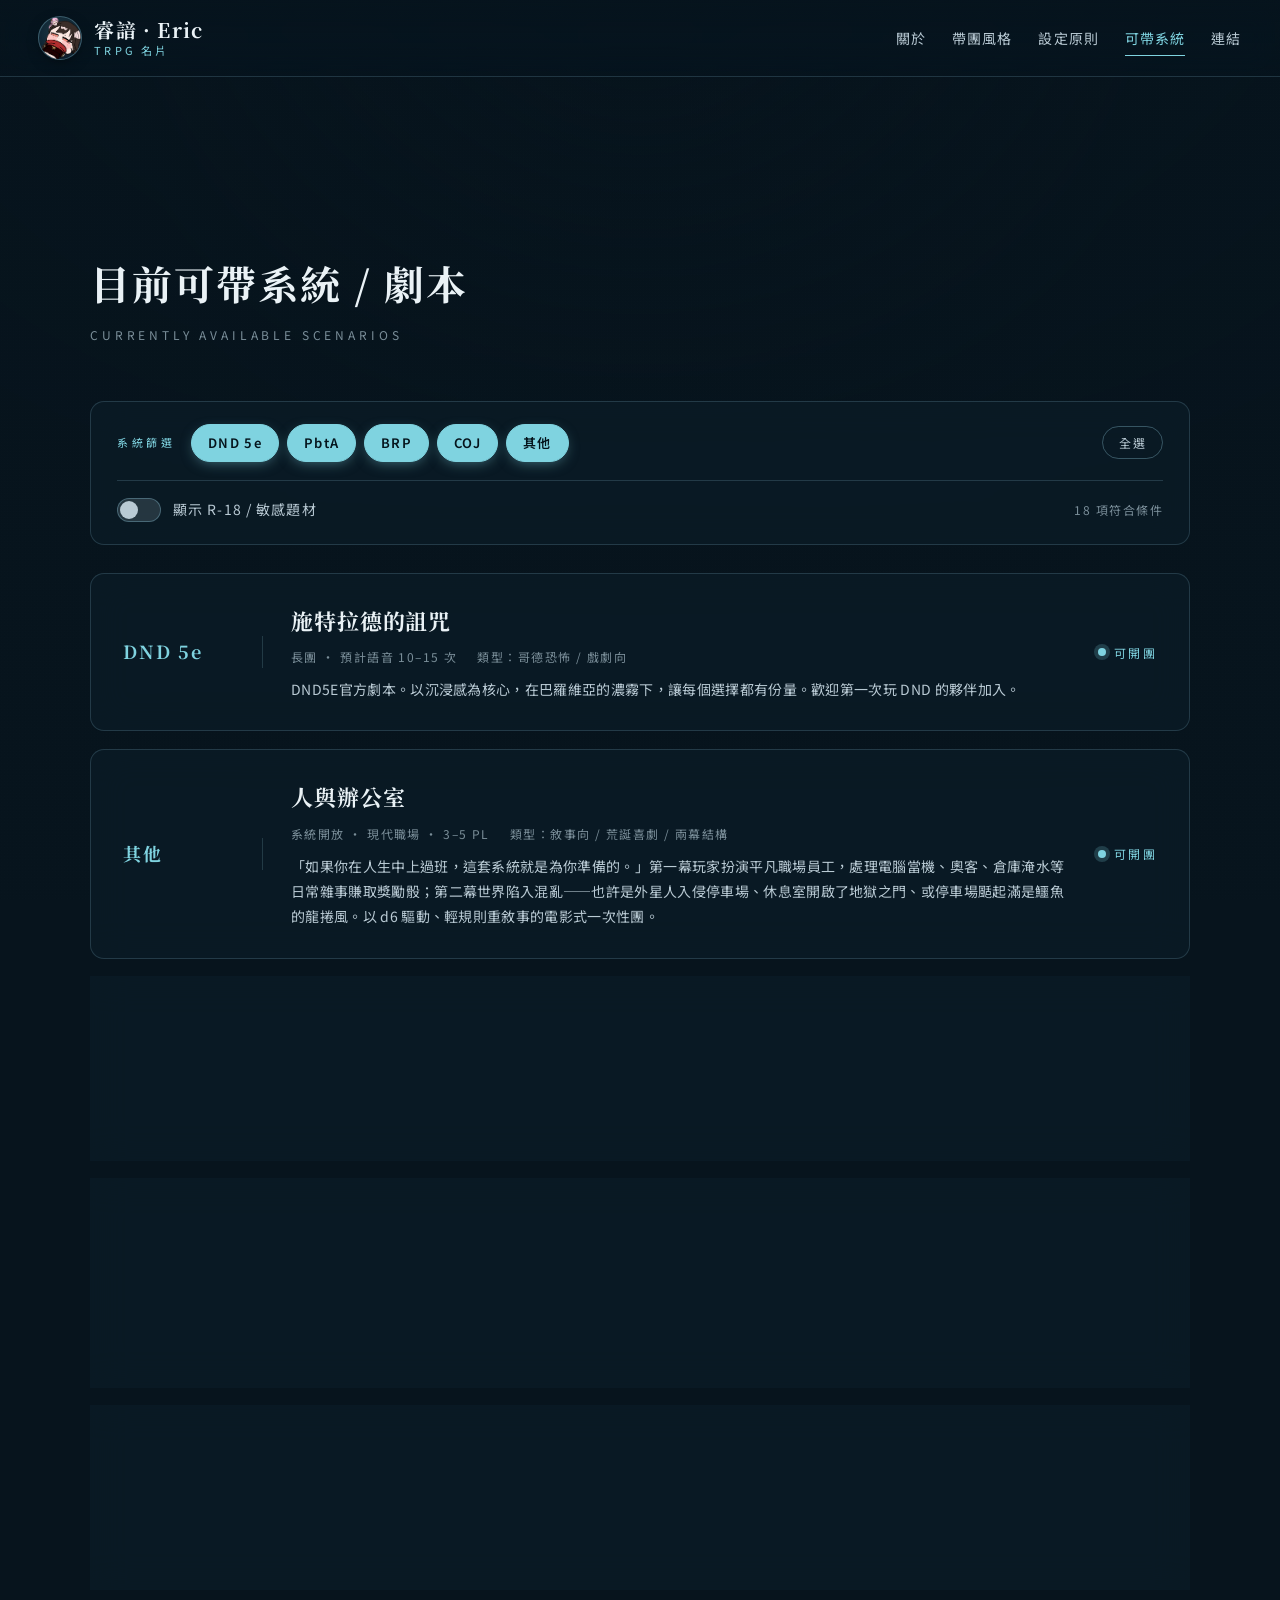
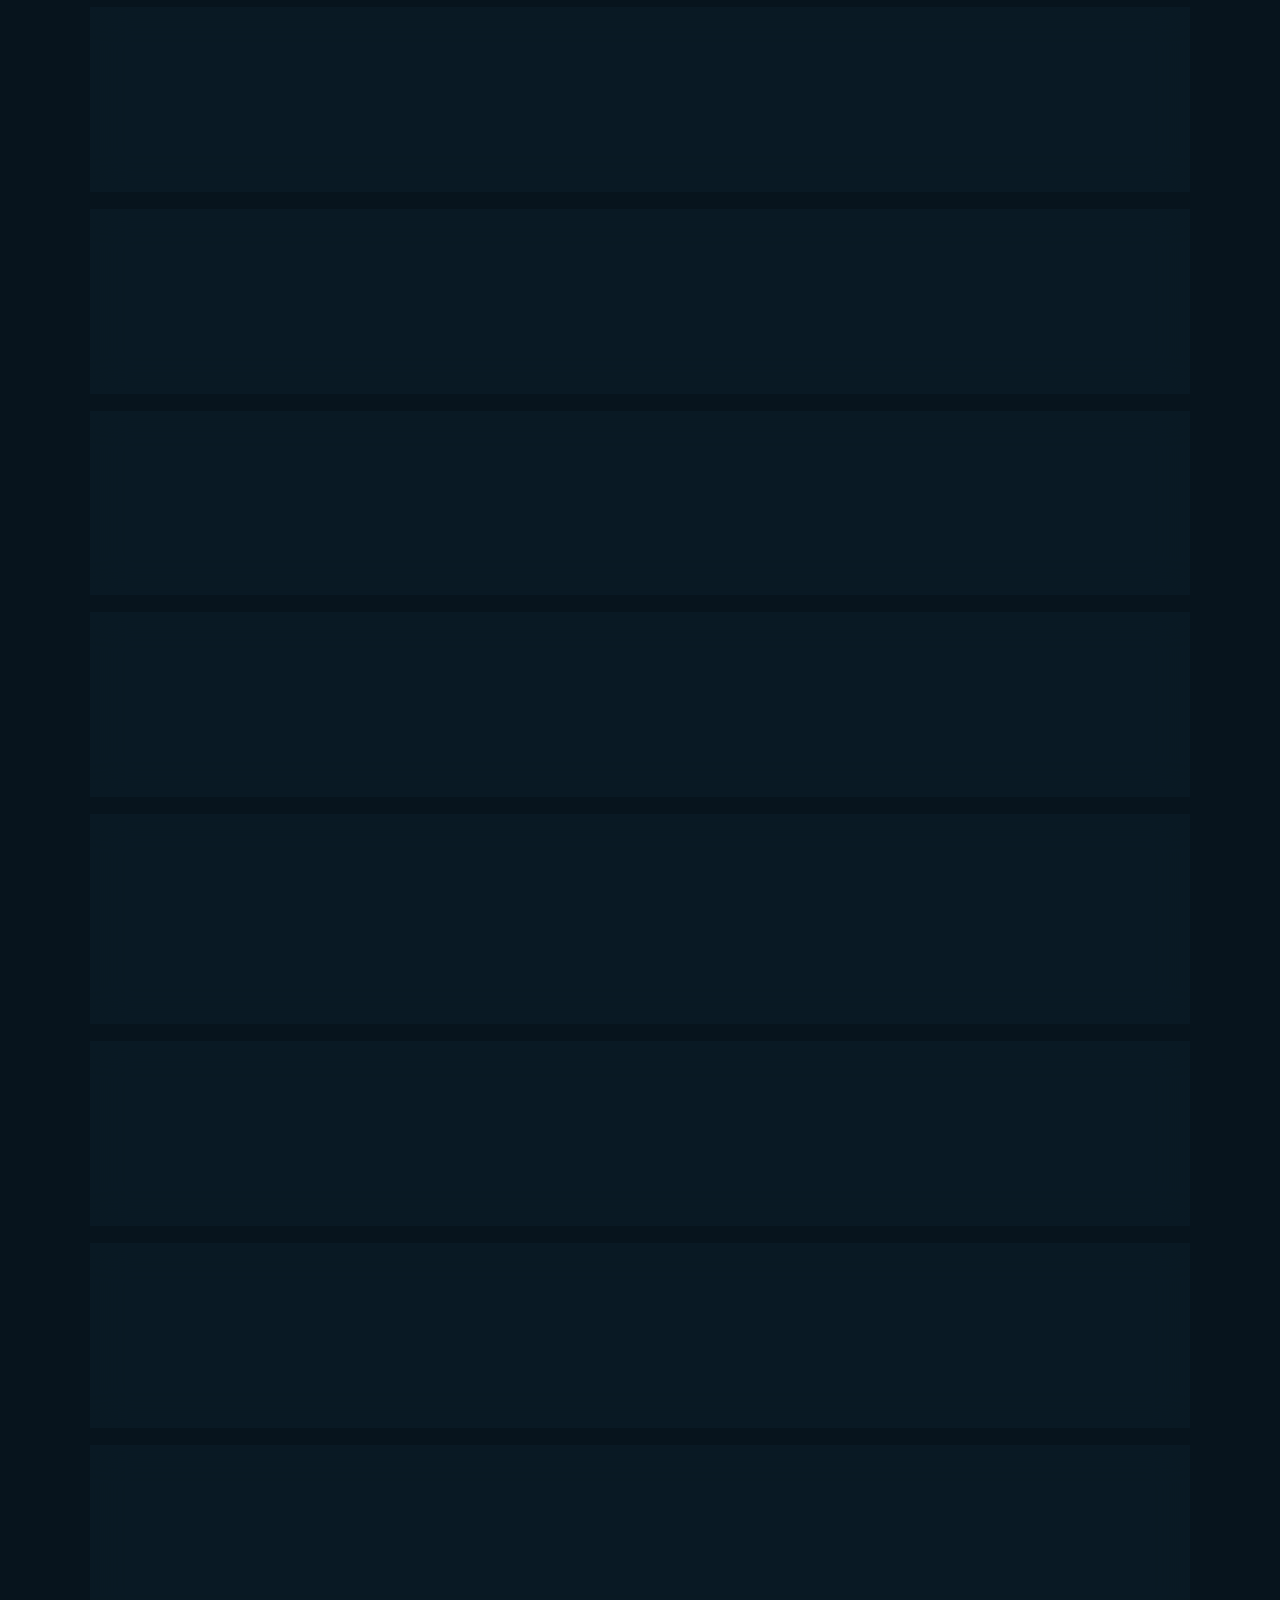
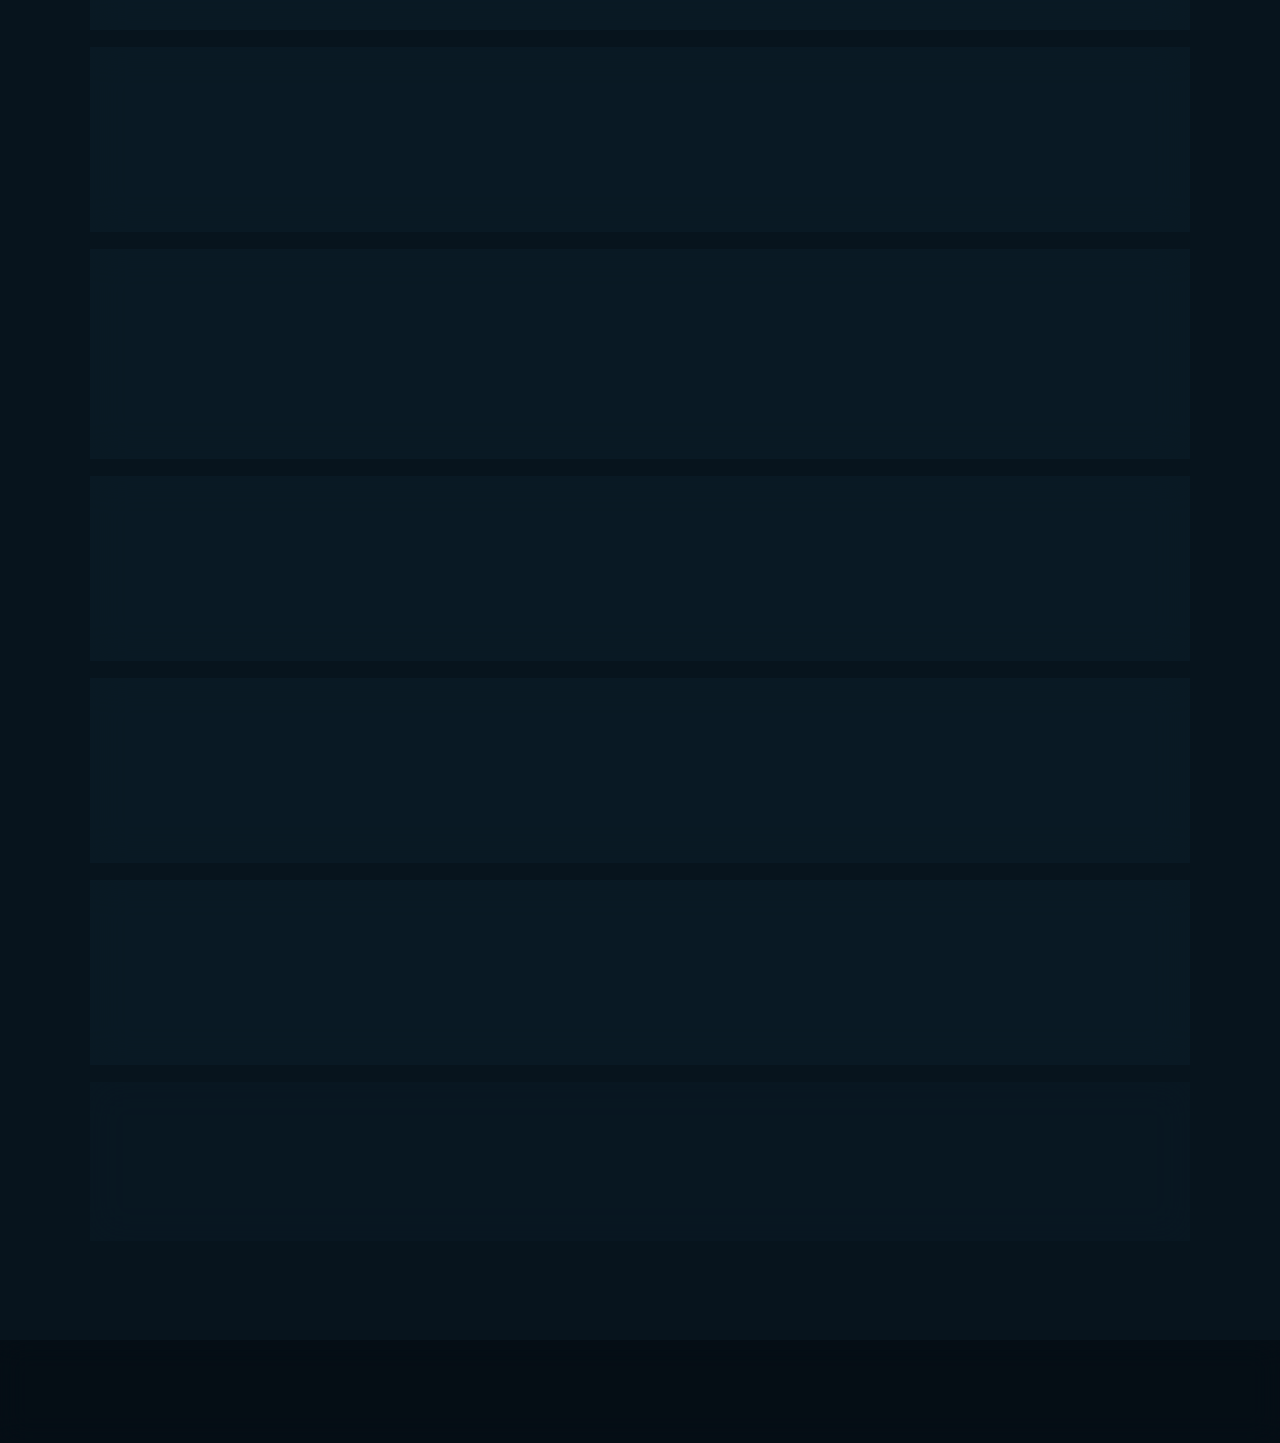
==== commit a4fe8378: "feat: load scenarios from JSON, add run teaser on index, sort by active+stroke order, responsive pol" ====
--- a/scenarios.html
+++ b/scenarios.html
@@ -69,486 +69,11 @@
       </div>
     </div>
 
-    <div class="run-list" id="run-list">
+    <div class="run-list" id="run-list" data-src="scenarios.json">
+      <p class="run-state" id="run-state">讀取中…</p>
+    </div>
+    <p class="run-empty" id="run-empty">目前條件下沒有符合的系統 / 劇本。</p>
 
-      <article class="run-item run-item--active" data-system="DND 5e" data-r18="false">
-        <div class="run-item__system">DND 5e</div>
-        <div class="run-item__body">
-          <h3 class="run-item__title">施特拉德的詛咒</h3>
-          <p class="run-item__meta">
-            <span>長團 · 預計語音 10–15 次</span>
-            <span>類型：哥德恐怖 / 戲劇向</span>
-          </p>
-          <p class="run-item__desc">
-            DND5E官方劇本。以沉浸感為核心，在巴羅維亞的濃霧下，
-            讓每個選擇都有份量。歡迎第一次玩 DND 的夥伴加入。
-          </p>
-        </div>
-        <div class="run-item__status">
-          <span class="status-dot"></span>
-          <span>可開團</span>
-        </div>
-      </article>
-
-      <a class="run-item run-item--link" href="https://hackmd.io/@ericwang01129/ByFCtxE6Wl" target="_blank" rel="noopener" data-system="DND 5e" data-r18="false">
-        <div class="run-item__system">DND 5e</div>
-        <div class="run-item__body">
-          <h3 class="run-item__title">終北大陸希伯利爾 ‧ 終焉大地的編年史</h3>
-          <p class="run-item__meta">
-            <span>長戰役 · 全 8 章 · 語音預計15次</span>
-            <span>類型：奇幻冒險 / 日式王道 / NPC 互動</span>
-          </p>
-          <p class="run-item__desc">
-            原 CoC 名本轉 DND 5e 版。玩家以考古學者之姿，在遠古文明希伯里爾滅亡後的動蕩年代中，
-            發掘歷史碎片。前半忠於原作，後半展開原創故事線，著重角色表現與 NPC 關係。
-          </p>
-        </div>
-        <div class="run-item__status">
-          <span class="status-dot"></span>
-          <span>可開團</span>
-        </div>
-      </a>
-
-      <article class="run-item" data-system="DND 5e" data-r18="false">
-        <div class="run-item__system">DND 5e</div>
-        <div class="run-item__body">
-          <h3 class="run-item__title">卡斯羅姆 · 萬聖之夜</h3>
-          <p class="run-item__meta">
-            <span>單次團 · 3 級 · 11/2 19:00</span>
-            <span>類型：歡樂整活 / 節慶鬧劇</span>
-          </p>
-          <p class="run-item__desc">
-            月海南端深山的卡斯羅姆村，每年落葉之月的最後一晚，村民會把最貴的寶石包進糖果紙獻給第一個敲門的「惡靈」──
-            而那些惡靈，其實是散塔林會所的特工。今年任務交到你們手上：戴上最詭異的面具、調到不人類的笑聲，
-            把那些想拆穿儀式的多管閒事者嚇到落荒而逃。讓自己的角色變得可怕吧！
-          </p>
-        </div>
-        <div class="run-item__status">
-          <span class="status-dot"></span>
-          <span>可開團</span>
-        </div>
-      </article>
-
-      <article class="run-item" data-system="DND 5e" data-r18="false">
-        <div class="run-item__system">DND 5e</div>
-        <div class="run-item__body">
-          <h3 class="run-item__title">米斯卓諾傳奇</h3>
-          <p class="run-item__meta">
-            <span>遠山城周遭</span>
-            <span>古老神話 / 探索</span>
-          </p>
-          <p class="run-item__desc">
-            遠山城的新首席領主 Vuhm Yestral 正在招募冒險者，尋求能聯絡柯曼斯爾王國精靈族、
-            促成互助盟約與尋找援助資源的人才。你轉向東部前進，在路上與抱持相同目的的冒險者相遇。
-          </p>
-        </div>
-        <div class="run-item__status">
-          <span class="status-dot"></span>
-          <span>可開團</span>
-        </div>
-      </article>
-
-      <article class="run-item" data-system="DND 5e" data-r18="false">
-        <div class="run-item__system">DND 5e</div>
-        <div class="run-item__body">
-          <h3 class="run-item__title">德拉肯海姆（Drakkenheim）</h3>
-          <p class="run-item__meta">
-            <span>長戰役 · 黑暗奇幻 · 異界污染</span>
-            <span>類型：廢墟探索 / 恐怖 / 派系政治</span>
-          </p>
-          <p class="run-item__desc">
-            十五年前的一場隕星風暴摧毀了這座城市，徒留受異界魔法污染的廢土與潛伏其間的怪物。
-            諸神疏遠而沉默、神聖魔法不再源自神、奧術血脈成為權力與禁忌的根源——
-            夢幻的財富、失落的知識與強大神器，正等待著夠勇敢（或夠愚蠢）的冒險者踏入。
-          </p>
-        </div>
-        <div class="run-item__status">
-          <span class="status-dot"></span>
-          <span>可開團</span>
-        </div>
-      </article>
-
-      <article class="run-item" data-system="DND 5e" data-r18="false">
-        <div class="run-item__system">DND 5e</div>
-        <div class="run-item__body">
-          <h3 class="run-item__title">阿斯魔蒂斯之鏈（Chains of Asmodeus）</h3>
-          <p class="run-item__meta">
-            <span>長戰役 · Lv.11–20 · 九層地獄</span>
-            <span>類型：高階黑暗奇幻 / 誘惑與墮落</span>
-          </p>
-          <p class="run-item__desc">
-            由 James Ohlen（Baldur's Gate 系列）與 Adrian Tchaikovsky 聯手打造的九層地獄官方長戰役。
-            冒險者以為自己是不請自來的滲透者，殊不知他們正是阿斯魔蒂斯棋局中的一枚棋子——
-            每一次屈服於誘惑，就為綁著他們與九獄的鎖鏈多加一環。
-            沿著血之河斯堤克斯穿越地獄九層，與大魔王一一交鋒，可銜接於《墜入阿弗納斯》之後。
-          </p>
-        </div>
-        <div class="run-item__status">
-          <span class="status-dot"></span>
-          <span>可開團</span>
-        </div>
-      </article>
-
-      <a class="run-item run-item--link" href="https://twtaichungtrpg.weebly.com/system-intro/night-witches4216" target="_blank" rel="noopener" data-system="PbtA" data-r18="false">
-        <div class="run-item__system">PbtA</div>
-        <div class="run-item__body">
-          <h3 class="run-item__title">夜襲魔女</h3>
-          <p class="run-item__meta">
-            <span>系統開放 · 二戰 · 蘇聯 588 夜間轟炸機團 · 可單次</span>
-            <span>類型：戰爭史詩 / 情感糾葛</span>
-          </p>
-          <p class="run-item__desc">
-            你是蘇聯 588 轟炸機團的新兵——那支活躍於蘇德前線的全女夜間轟炸機部隊。
-            白天面對人事糾葛與政治審查的拉扯，夜晚駕著木布雙翼機執行九死一生的任務，以戰績證明勇氣。
-          </p>
-        </div>
-        <div class="run-item__status">
-          <span class="status-dot"></span>
-          <span>可開團</span>
-        </div>
-      </a>
-
-      <article class="run-item" data-system="PbtA" data-r18="false">
-        <div class="run-item__system">PbtA</div>
-        <div class="run-item__body">
-          <h3 class="run-item__title">武林知心</h3>
-          <p class="run-item__meta">
-            <span>系統開放 · 武俠 / 江湖</span>
-            <span>類型：人情世故 / 門派恩怨 / 輕度武打</span>
-          </p>
-          <p class="run-item__desc">
-            以武俠為題的中文 TRPG 系統，重視角色之間的人情、道義與江湖關係。
-            行走於門派、鏢局與江湖傳聞之間，讓劍與情都有落處。歡迎委託自訂劇情。
-          </p>
-        </div>
-        <div class="run-item__status">
-          <span class="status-dot"></span>
-          <span>可開團</span>
-        </div>
-      </article>
-
-      <article class="run-item" data-system="BRP" data-r18="false">
-        <div class="run-item__system">BRP</div>
-        <div class="run-item__body">
-          <h3 class="run-item__title">血色豪門之逃吧摯愛</h3>
-          <p class="run-item__meta">
-            <span>現代 · 4 人 · 語音預計4次</span>
-            <span>類型：PVP / 歡樂整活 / HO秘密團</span>
-          </p>
-          <p class="run-item__desc">
-            連續看了幾個月狗血總裁文後的發癲產物：邪魅霸道總裁、虐文女主、惡毒女配與敬業保潔的抽象總裁宇宙。
-            適合放得開、想飆演技與放飛自我的親友桌，請以圖個樂呵的心情入場。
-          </p>
-        </div>
-        <div class="run-item__status">
-          <span class="status-dot"></span>
-          <span>可開團</span>
-        </div>
-      </article>
-
-      <article class="run-item" data-system="COJ" data-r18="false">
-        <div class="run-item__system">COJ</div>
-        <div class="run-item__body">
-          <h3 class="run-item__title">情感標本</h3>
-          <p class="run-item__meta">
-            <span>現代日本 · 1 PL · 4–6 小時</span>
-            <span>類型：情感向 / KPC 互動</span>
-          </p>
-          <p class="run-item__desc">
-            四月的城市悄悄流行起「浮游花」。KPC 被那些油中的花迷住，變得格外有活力，
-            也開始主動向 PC 說起花語。
-            建議與接續探索者同跑，帶著彼此間已有的感情入場。
-          </p>
-        </div>
-        <div class="run-item__status">
-          <span class="status-dot"></span>
-          <span>可開團</span>
-        </div>
-      </article>
-
-      <article class="run-item" data-system="COJ" data-r18="false">
-        <div class="run-item__system">COJ</div>
-        <div class="run-item__body">
-          <h3 class="run-item__title">我們的伊甸園</h3>
-          <p class="run-item__meta">
-            <span>4 PL + KPC · 語音預計4-6次）</span>
-            <span>類型：封閉式 / 合作型秘密 HO / 重 RP</span>
-          </p>
-          <p class="run-item__desc">
-            夜幕拉下後，黑色虛空之外怪物開始歌唱——你們是巡迴馬戲團「維德」的團員，
-            而這座馬戲團的真正秘密是「怪物們」。為了 10 月 31 日第 100 場紀念公演，
-            你們停留在英國一處森林中，與團長、人魚明星及夥伴們過著安穩卻脆弱的日常。
-          </p>
-        </div>
-        <div class="run-item__status">
-          <span class="status-dot"></span>
-          <span>可開團</span>
-        </div>
-      </article>
-
-      <article class="run-item" data-system="COJ" data-r18="false">
-        <div class="run-item__system">COJ</div>
-        <div class="run-item__body">
-          <h3 class="run-item__title">片麟</h3>
-          <p class="run-item__meta">
-            <span>現代 · 2 PL · 約 3 小時</span>
-            <span>類型：共犯羈絆 / LOST 中～高</span>
-          </p>
-          <p class="run-item__desc">
-            6 月 28 日，梅雨季落下的雨水淋濕了紫陽花。一名普通的高中生，將一名殘忍的殺人犯藏了起來──
-            這是一段不該被解開的羈絆。
-            「上帝牽起的羈絆最好不要解開，我們仍願做那希斯與風的孩子。」
-          </p>
-        </div>
-        <div class="run-item__status">
-          <span class="status-dot"></span>
-          <span>可開團</span>
-        </div>
-      </article>
-
-      <article class="run-item" data-system="COJ" data-r18="false">
-        <div class="run-item__system">COJ</div>
-        <div class="run-item__body">
-          <h3 class="run-item__title">聖土遺夢</h3>
-          <p class="run-item__meta">
-            <span>1953 年秋 · 英格蘭 · 漢普郡 · 貝爾廷森鎮</span>
-            <span>類型：非傳統神祕學 / 密契主義 / 重返未來1999同人</span>
-          </p>
-          <p class="run-item__desc">
-            因緣際會下，你們齊聚於英格蘭漢普郡的邊陲小鎮「貝爾廷森」。
-            這座本該百廢待興的小鎮在英格蘭的土地上顯得格格不入，暴雨傾盆而下，黑暗的洪流悄然湧動。
-            含基督宗教元素、密契主義象徵，以及意義不明的獻祭行為與強迫性儀式。
-          </p>
-        </div>
-        <div class="run-item__status">
-          <span class="status-dot"></span>
-          <span>可開團</span>
-        </div>
-      </article>
-
-      <article class="run-item" data-system="其他" data-r18="false">
-        <div class="run-item__system">其他</div>
-        <div class="run-item__body">
-          <h3 class="run-item__title">銀劍的星辰騎士</h3>
-          <p class="run-item__meta">
-            <span>系統開放 · 雙人一組（ペア）</span>
-            <span>類型：日常 + 決鬥 / 超重 RP / 情感物語</span>
-          </p>
-          <p class="run-item__desc">
-            懷抱「不願讓步的願望」的騎士與命運的夥伴結成一對，
-            在日常與決鬥場之間譜寫屬於兩人的物語。強調角色關係、情感與戲劇張力——
-            願望、羈絆、青春與犧牲的舞台，歡迎來體驗系統。
-          </p>
-        </div>
-        <div class="run-item__status">
-          <span class="status-dot"></span>
-          <span>可開團</span>
-        </div>
-      </article>
-
-      <article class="run-item" data-system="其他" data-r18="false">
-        <div class="run-item__system">其他</div>
-        <div class="run-item__body">
-          <h3 class="run-item__title">Double Cross 3rd</h3>
-          <p class="run-item__meta">
-            <span>系統開放 · 現代異能</span>
-            <span>類型：超能力戰鬥 / 日常 × 超人 / 理性代價</span>
-          </p>
-          <p class="run-item__desc">
-            日常內側的世界，「Renegade」病毒將人類改寫為超越者——你獲得了超越常理的能力，
-            同時也一步步以「人」的理性作為代價。在超人與人類之間，成為背叛者「Double Cross」，
-            為了仍想守護的事物而戰。歡迎來體驗系統。
-          </p>
-        </div>
-        <div class="run-item__status">
-          <span class="status-dot"></span>
-          <span>可開團</span>
-        </div>
-      </article>
-
-      <article class="run-item" data-system="其他" data-r18="false">
-        <div class="run-item__system">其他</div>
-        <div class="run-item__body">
-          <h3 class="run-item__title">ゆうやけこやけ（夕燒小燒）</h3>
-          <p class="run-item__meta">
-            <span>系統開放 · 日系溫馨 / 小系町</span>
-            <span>類型：妖怪與人 / 日常 / 治癒系</span>
-          </p>
-          <p class="run-item__desc">
-            玩家扮演棲息於小鎮「小系町」的妖怪，在夕陽將鎮子染成橘紅的時刻，
-            輕輕介入人們生活中的小小煩惱。沒有戰鬥、沒有大反派，只有溫柔的日常與一點點神祕的溫度。
-          </p>
-        </div>
-        <div class="run-item__status">
-          <span class="status-dot"></span>
-          <span>可開團</span>
-        </div>
-      </article>
-
-      <article class="run-item" data-system="其他" data-r18="false">
-        <div class="run-item__system">其他</div>
-        <div class="run-item__body">
-          <h3 class="run-item__title">Lancer</h3>
-          <p class="run-item__meta">
-            <span>系統開放 · 遠未來 · 聯盟曆 5016 年</span>
-            <span>類型：硬科幻機甲 / 敘事 × 戰術並重</span>
-          </p>
-          <p class="run-item__desc">
-            在人類歷經生態崩潰後擴張至群星的遙遠未來，你是駕駛著客製化機甲的「Lancer」。
-            場外為聯盟、企業、反抗者或自己而戰，場內以深度戰術盤面決勝負——敘事與戰棋並重的科幻戰役。
-          </p>
-        </div>
-        <div class="run-item__status">
-          <span class="status-dot"></span>
-          <span>可開團</span>
-        </div>
-      </article>
-
-      <article class="run-item" data-system="其他" data-r18="false">
-        <div class="run-item__system">其他</div>
-        <div class="run-item__body">
-          <h3 class="run-item__title">人與辦公室</h3>
-          <p class="run-item__meta">
-            <span>系統開放 · 現代職場 · 3–5 PL</span>
-            <span>類型：敘事向 / 荒誕喜劇 / 兩幕結構</span>
-          </p>
-          <p class="run-item__desc">
-            「如果你在人生中上過班，這套系統就是為你準備的。」
-            第一幕玩家扮演平凡職場員工，處理電腦當機、奧客、倉庫淹水等日常雜事賺取獎勵骰；
-            第二幕世界陷入混亂——也許是外星人入侵停車場、休息室開啟了地獄之門、
-            或停車場颳起滿是鱷魚的龍捲風。以 d6 驅動、輕規則重敘事的電影式一次性團。
-          </p>
-        </div>
-        <div class="run-item__status">
-          <span class="status-dot"></span>
-          <span>可開團</span>
-        </div>
-      </article>
-
-      <article class="run-item run-item--warn" data-system="PbtA" data-r18="true">
-        <div class="run-item__system">PbtA</div>
-        <div class="run-item__body">
-          <div class="run-item__title-row">
-            <h3 class="run-item__title">怪物心</h3>
-            <span class="run-item__badge">R-18 · 含敏感題材</span>
-          </div>
-          <p class="run-item__meta">
-            <span>系統開放 · 青春期 × 超自然</span>
-            <span>類型：人性 / 獸性 / 慾望與掙扎</span>
-          </p>
-          <p class="run-item__desc">
-            「當怪物擁有人性；當人類嶄露獸性。」學業的壓力、人際的拉扯，
-            而你——是藏在人群中的怪物，血液裡流淌著滾燙的飢餓。你接著打算怎麼做？
-          </p>
-          <p class="run-item__warn">
-            <strong>⚠ 嚴正提醒：</strong>本系統題材涉及青春期人性陰影、慾望、暴力與性向張力等敏感內容，
-            過程中可能出現不適情節。會以尊重與沉浸的方式呈現，過程中若有任何不適請隨時打斷。
-          </p>
-        </div>
-        <div class="run-item__status">
-          <span class="status-dot"></span>
-          <span>可開團</span>
-        </div>
-      </article>
-
-      <article class="run-item run-item--warn" data-system="COJ" data-r18="true">
-        <div class="run-item__system">COJ</div>
-        <div class="run-item__body">
-          <div class="run-item__title-row">
-            <h3 class="run-item__title">膿墮</h3>
-            <span class="run-item__badge">R-18 · 含敏感題材</span>
-          </div>
-          <p class="run-item__meta">
-            <span>現代 / 封閉村莊 · 學級會儀式</span>
-            <span>類型：利己主義 PVP / 沉浸向 / HO秘密團</span>
-          </p>
-          <p class="run-item__desc">
-            每十年一次的學級會：必須在學生之間選出一名「祭品」。以自己的利益優先的利己主義者才能活下來。
-          </p>
-          <p class="run-item__warn">
-            <strong>⚠ 嚴正提醒：</strong>本劇本含有大量兒少性侵害與極端霸凌情節，
-            包含但不限於誘姦、強姦與露骨性描寫。本團會以沉浸與真實的方式呈現那種絕望與無力感，
-            過程中若有任何不適請隨時打斷。請確認自身可接受後再決定是否入團。
-          </p>
-        </div>
-        <div class="run-item__status">
-          <span class="status-dot"></span>
-          <span>可開團</span>
-        </div>
-      </article>
-
-      <article class="run-item run-item--warn" data-system="其他" data-r18="true">
-        <div class="run-item__system">其他</div>
-        <div class="run-item__body">
-          <div class="run-item__title-row">
-            <h3 class="run-item__title">永い後日談のネクロニカ（死靈年代記） ‧ 自訂 / 委託</h3>
-            <span class="run-item__badge">R-18 · 含敏感題材</span>
-          </div>
-          <p class="run-item__meta">
-            <span>系統開放 · 末日 · 死靈科技</span>
-            <span>類型：哥德恐怖 / 少女物語 / 精神壓力</span>
-          </p>
-          <p class="run-item__desc">
-            在輻射與生化兵器肆虐的荒涼末日，你是由死靈科技改造的少女形不死者，
-            與姊妹們一同徘徊於最後的世界。以「依戀」與精神壓力描寫心的崩解——殘酷、孤寂、卻哀豔。
-          </p>
-          <p class="run-item__warn">
-            <strong>⚠ 嚴正提醒：</strong>本系統以末日哥德為基調，含少女改造、肢解、精神折磨等殘酷意象與 R-18 題材描寫，
-            過程中若有任何不適請隨時打斷，請確認可接受後再入團。
-          </p>
-        </div>
-        <div class="run-item__status">
-          <span class="status-dot"></span>
-          <span>可開團</span>
-        </div>
-      </article>
-
-      <article class="run-item run-item--warn" data-system="其他" data-r18="true">
-        <div class="run-item__system">其他</div>
-        <div class="run-item__body">
-          <div class="run-item__title-row">
-            <h3 class="run-item__title">絕對隸奴</h3>
-            <span class="run-item__badge">R-18 · 成人向</span>
-          </div>
-          <p class="run-item__meta">
-            <span>系統開放 · 主規則繁中 · 附官方模組</span>
-            <span>類型：成人向 / 奴役主題 / 權力落差</span>
-          </p>
-          <p class="run-item__desc">
-            以奴役、支配與慾望為核心的成人向 TRPG 系統。
-            強烈建議與熟識的親友桌進行，並在入團前詳細確認底線與 X-card。
-          </p>
-          <p class="run-item__warn">
-            <strong>⚠ 嚴正提醒：</strong>本系統為明確的成人向／18 禁題材，包含大量露骨性描寫與奴役、凌辱等不對等權力設定。
-            僅開給成年、有共識且彼此信任的玩家；過程中若有任何不適請立即打斷。
-          </p>
-        </div>
-        <div class="run-item__status">
-          <span class="status-dot"></span>
-          <span>可開團</span>
-        </div>
-      </article>
-
-      <article class="run-item run-item--placeholder" data-always="true" aria-hidden="false">
-        <div class="run-item__system">更多系統</div>
-        <div class="run-item__body">
-          <h3 class="run-item__title">更多劇本籌備中</h3>
-          <p class="run-item__meta">
-            <span>本區將持續擴充</span>
-          </p>
-          <p class="run-item__desc">
-            未來將陸續開放更多系統／模組。若有想邀約的劇本或合作可直接聯絡我。
-          </p>
-        </div>
-        <div class="run-item__status run-item__status--muted">
-          <span class="status-dot status-dot--muted"></span>
-          <span>預留</span>
-        </div>
-      </article>
-
-      <p class="run-empty" id="run-empty">目前條件下沒有符合的系統 / 劇本。</p>
-
-    </div>
   </section>
 
 </main>
--- a/style.css
+++ b/style.css
@@ -628,6 +628,103 @@
 }
 .rule-list li strong { color: var(--c-ink); font-weight: 500; }
 
+/* ---------- run teaser (index) ---------- */
+.run-teaser {
+  display: grid;
+  grid-template-columns: 1fr auto;
+  align-items: center;
+  gap: 28px;
+  padding: 36px 40px;
+  background: var(--c-surface);
+  border: 1px solid var(--c-border);
+  border-radius: var(--radius);
+  backdrop-filter: blur(18px);
+  -webkit-backdrop-filter: blur(18px);
+  text-decoration: none;
+  color: inherit;
+  transition: transform 0.3s ease, border-color 0.3s ease, background 0.3s ease;
+  position: relative;
+  overflow: hidden;
+}
+.run-teaser::before {
+  content: "";
+  position: absolute;
+  inset: 0;
+  background: linear-gradient(135deg, rgba(127,211,224,0.08), transparent 55%);
+  opacity: 0;
+  transition: opacity 0.35s ease;
+  pointer-events: none;
+}
+.run-teaser:hover {
+  transform: translateY(-3px);
+  border-color: var(--c-accent);
+  background: rgba(18, 40, 55, 0.82);
+}
+.run-teaser:hover::before { opacity: 1; }
+.run-teaser__body { position: relative; min-width: 0; }
+.run-teaser__eyebrow {
+  font-family: var(--f-serif);
+  font-style: italic;
+  letter-spacing: 0.32em;
+  font-size: 12px;
+  color: var(--c-accent);
+  text-transform: uppercase;
+  margin: 0 0 6px;
+}
+.run-teaser__title {
+  font-family: var(--f-serif);
+  font-size: clamp(22px, 2.4vw, 28px);
+  color: var(--c-ink);
+  letter-spacing: 0.04em;
+  margin: 0 0 10px;
+}
+.run-teaser__desc {
+  margin: 0 0 16px;
+  color: var(--c-ink-soft);
+  font-size: 15px;
+  line-height: 1.8;
+}
+.run-teaser__desc strong {
+  color: var(--c-accent-2);
+  font-weight: 500;
+}
+.run-teaser__chips {
+  display: flex;
+  flex-wrap: wrap;
+  gap: 8px;
+}
+.chip-static {
+  display: inline-block;
+  padding: 5px 12px;
+  border: 1px solid var(--c-border-2);
+  border-radius: 999px;
+  font-size: 12px;
+  letter-spacing: 0.12em;
+  color: var(--c-ink-soft);
+  background: rgba(255,255,255,0.02);
+}
+.run-teaser__cta {
+  position: relative;
+  display: inline-flex;
+  align-items: center;
+  gap: 10px;
+  padding: 14px 24px;
+  border-radius: var(--radius-s);
+  background: var(--c-accent);
+  color: #05141c;
+  font-weight: 700;
+  font-size: 14px;
+  letter-spacing: 0.16em;
+  box-shadow: 0 10px 30px -10px rgba(127, 211, 224, 0.55);
+  flex-shrink: 0;
+  transition: transform 0.25s ease, background 0.25s ease;
+}
+.run-teaser:hover .run-teaser__cta {
+  background: var(--c-accent-2);
+  transform: translateX(4px);
+}
+.run-teaser__cta span:last-child { font-size: 18px; font-weight: 500; }
+
 /* ---------- scenarios page ---------- */
 .page-scenarios .section--first {
   padding-top: 140px;
@@ -785,6 +882,22 @@
 
 .run-item.is-hidden {
   display: none !important;
+}
+.run-state {
+  margin: 0;
+  padding: 40px 20px;
+  text-align: center;
+  color: var(--c-ink-mute);
+  font-size: 14px;
+  letter-spacing: 0.12em;
+  border: 1px dashed var(--c-border-2);
+  border-radius: var(--radius);
+}
+.run-state--error {
+  border-color: var(--c-warm);
+  color: var(--c-warm-2);
+  background: rgba(224, 138, 122, 0.06);
+  line-height: 1.8;
 }
 .run-empty {
   display: none;
@@ -1242,6 +1355,13 @@
   .links { grid-template-columns: 1fr; }
   .contacts { grid-template-columns: 1fr; }
 
+  .run-teaser {
+    grid-template-columns: 1fr;
+    padding: 28px 24px;
+    gap: 20px;
+  }
+  .run-teaser__cta { align-self: flex-start; }
+
   .page-scenarios .section--first { padding-top: 100px; }
   .filter { padding: 18px 18px; gap: 14px; }
   .filter__row { gap: 12px; }
@@ -1335,6 +1455,11 @@
 
   .link-card { padding: 20px 22px; }
   .link-card::after { top: 18px; right: 20px; }
+
+  .run-teaser { padding: 24px 20px; }
+  .run-teaser__title { font-size: 20px; }
+  .run-teaser__desc { font-size: 14px; }
+  .run-teaser__cta { padding: 12px 20px; font-size: 13px; }
 
   .hero__scroll { display: none; }
 
@@ -1382,6 +1507,17 @@
   .contact-card__value { font-size: 14px; }
   .link-card { padding: 18px 18px; }
   .link-card__title { font-size: 16px; }
+
+  .run-teaser { padding: 22px 18px; gap: 18px; }
+  .run-teaser__title { font-size: 18px; }
+  .run-teaser__desc { font-size: 13.5px; line-height: 1.8; }
+  .run-teaser__cta { padding: 11px 18px; font-size: 12px; letter-spacing: 0.12em; }
+  .chip-static { font-size: 11px; padding: 4px 10px; letter-spacing: 0.08em; }
+
+  .page-scenarios .section--first { padding-top: 76px; }
+  .run-state { padding: 32px 16px; font-size: 13px; letter-spacing: 0.08em; }
+  .run-empty { padding: 36px 14px; font-size: 13px; }
+  .run-item__warn { padding: 10px 12px; font-size: 12.5px; line-height: 1.75; }
 }
 
 /* Very small phone (≤ 360px): iPhone SE etc. */
@@ -1396,6 +1532,12 @@
   .filter { padding: 14px 12px; }
   .chip span { padding: 5px 11px; font-size: 11.5px; }
   .tag { font-size: 11px; padding: 4px 9px; }
+
+  .run-teaser { padding: 20px 16px; }
+  .run-teaser__title { font-size: 17px; }
+  .chip-static { font-size: 10.5px; padding: 4px 9px; }
+  .page-scenarios .section--first { padding-top: 68px; }
+  .run-state, .run-empty { padding: 28px 12px; font-size: 12.5px; }
 }
 
 /* Short-landscape phones: avoid huge hero eating the viewport */
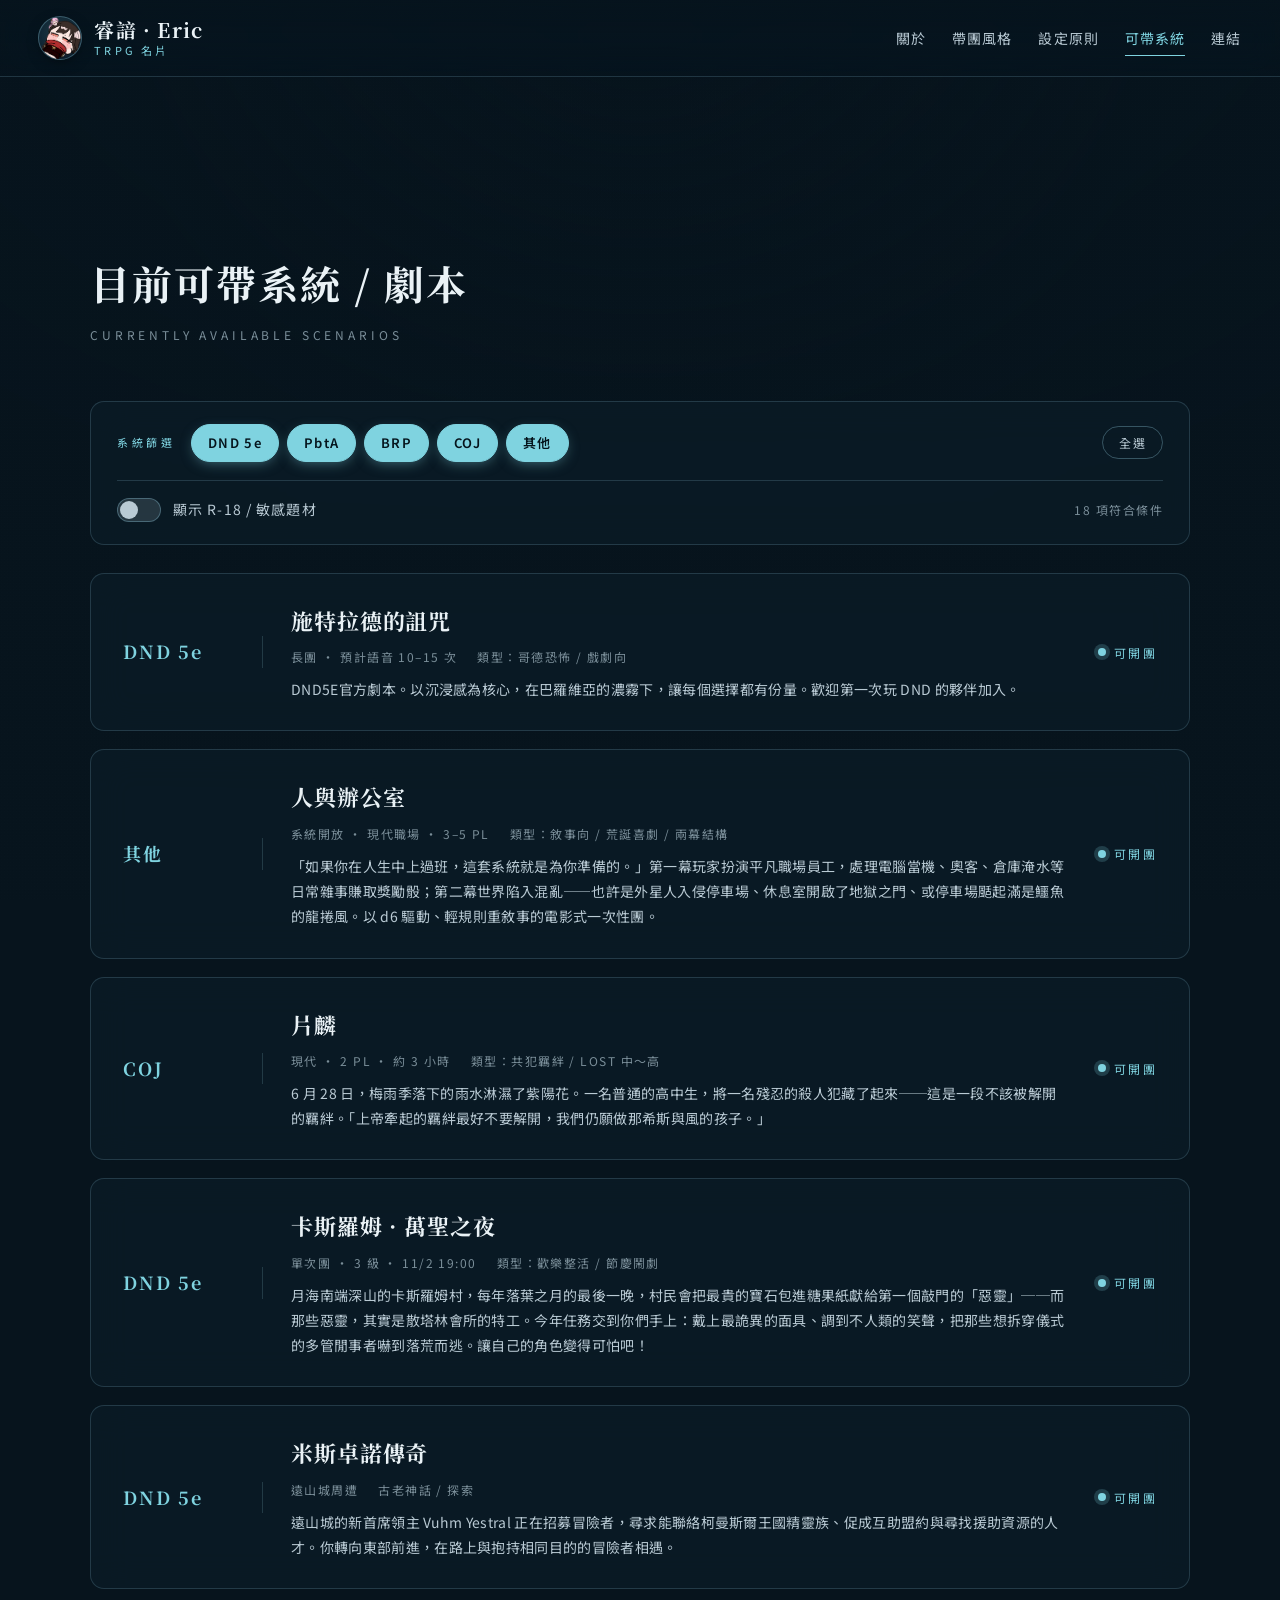
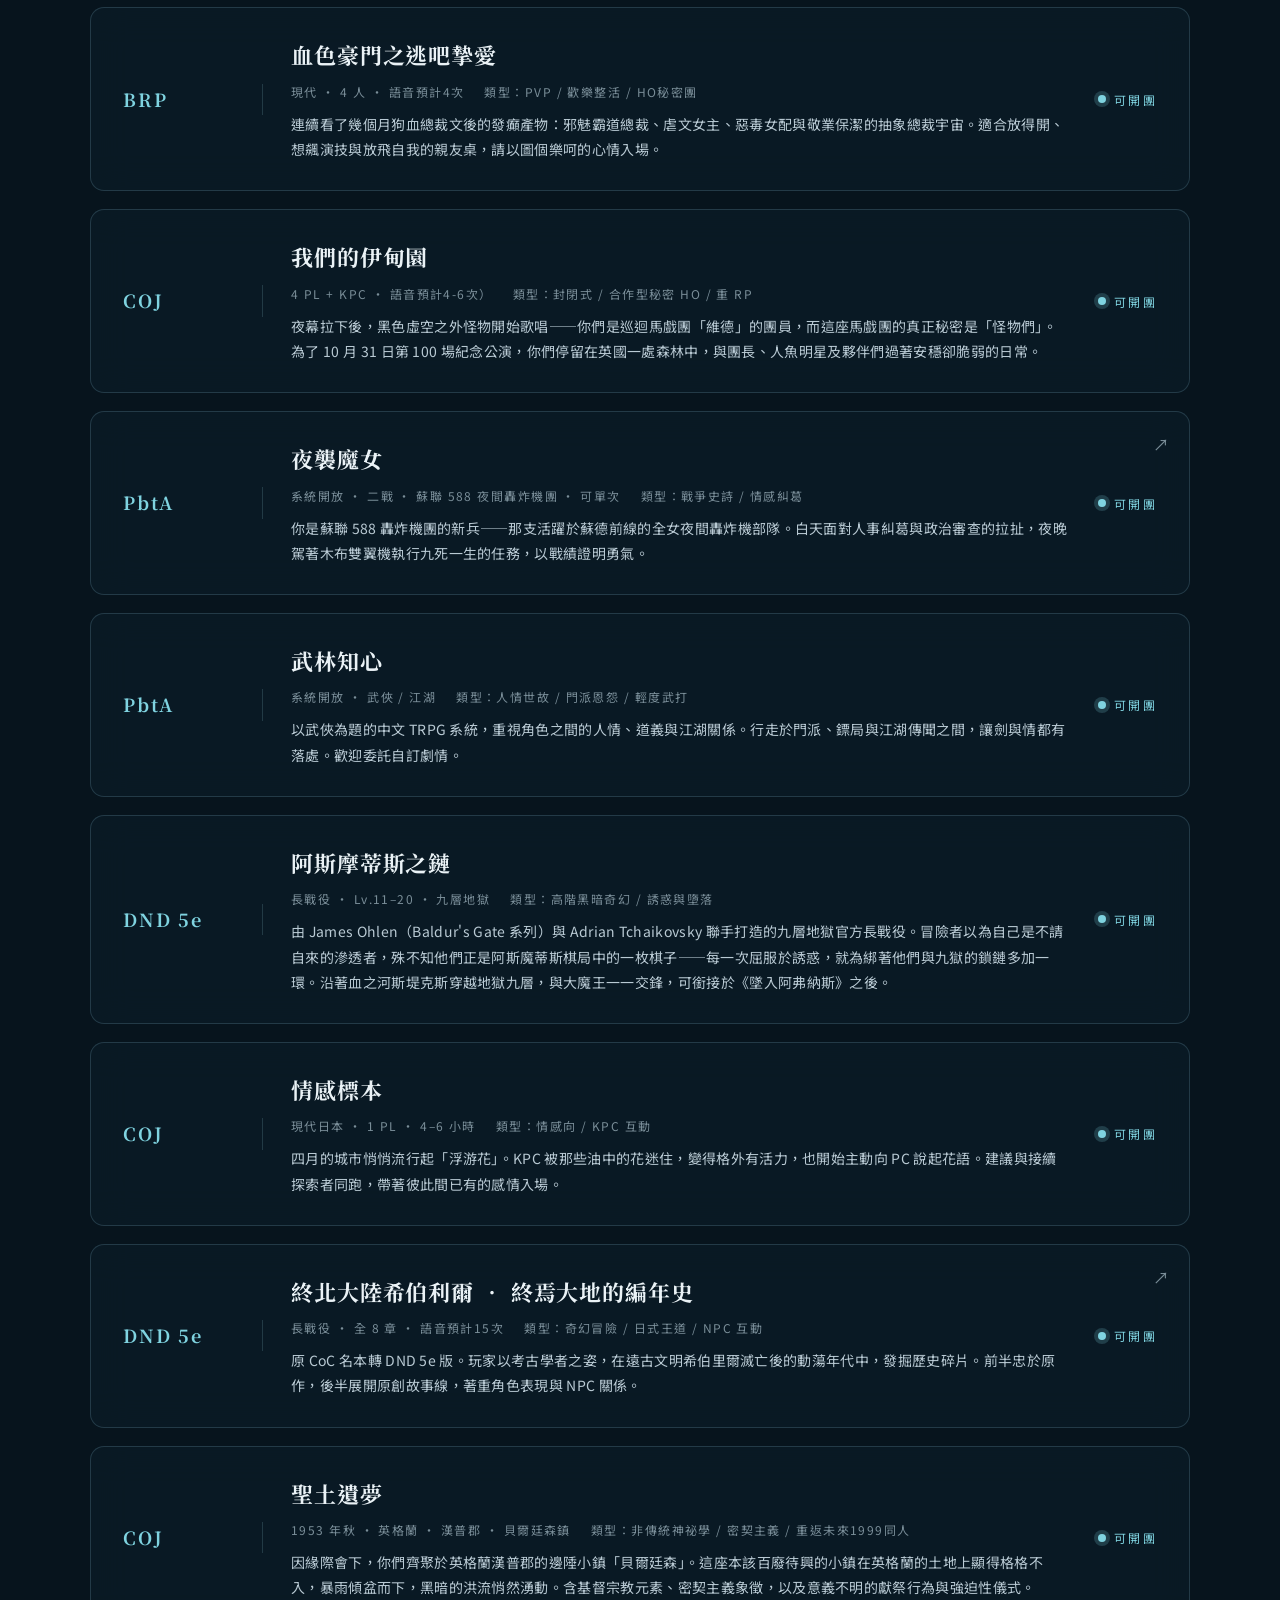
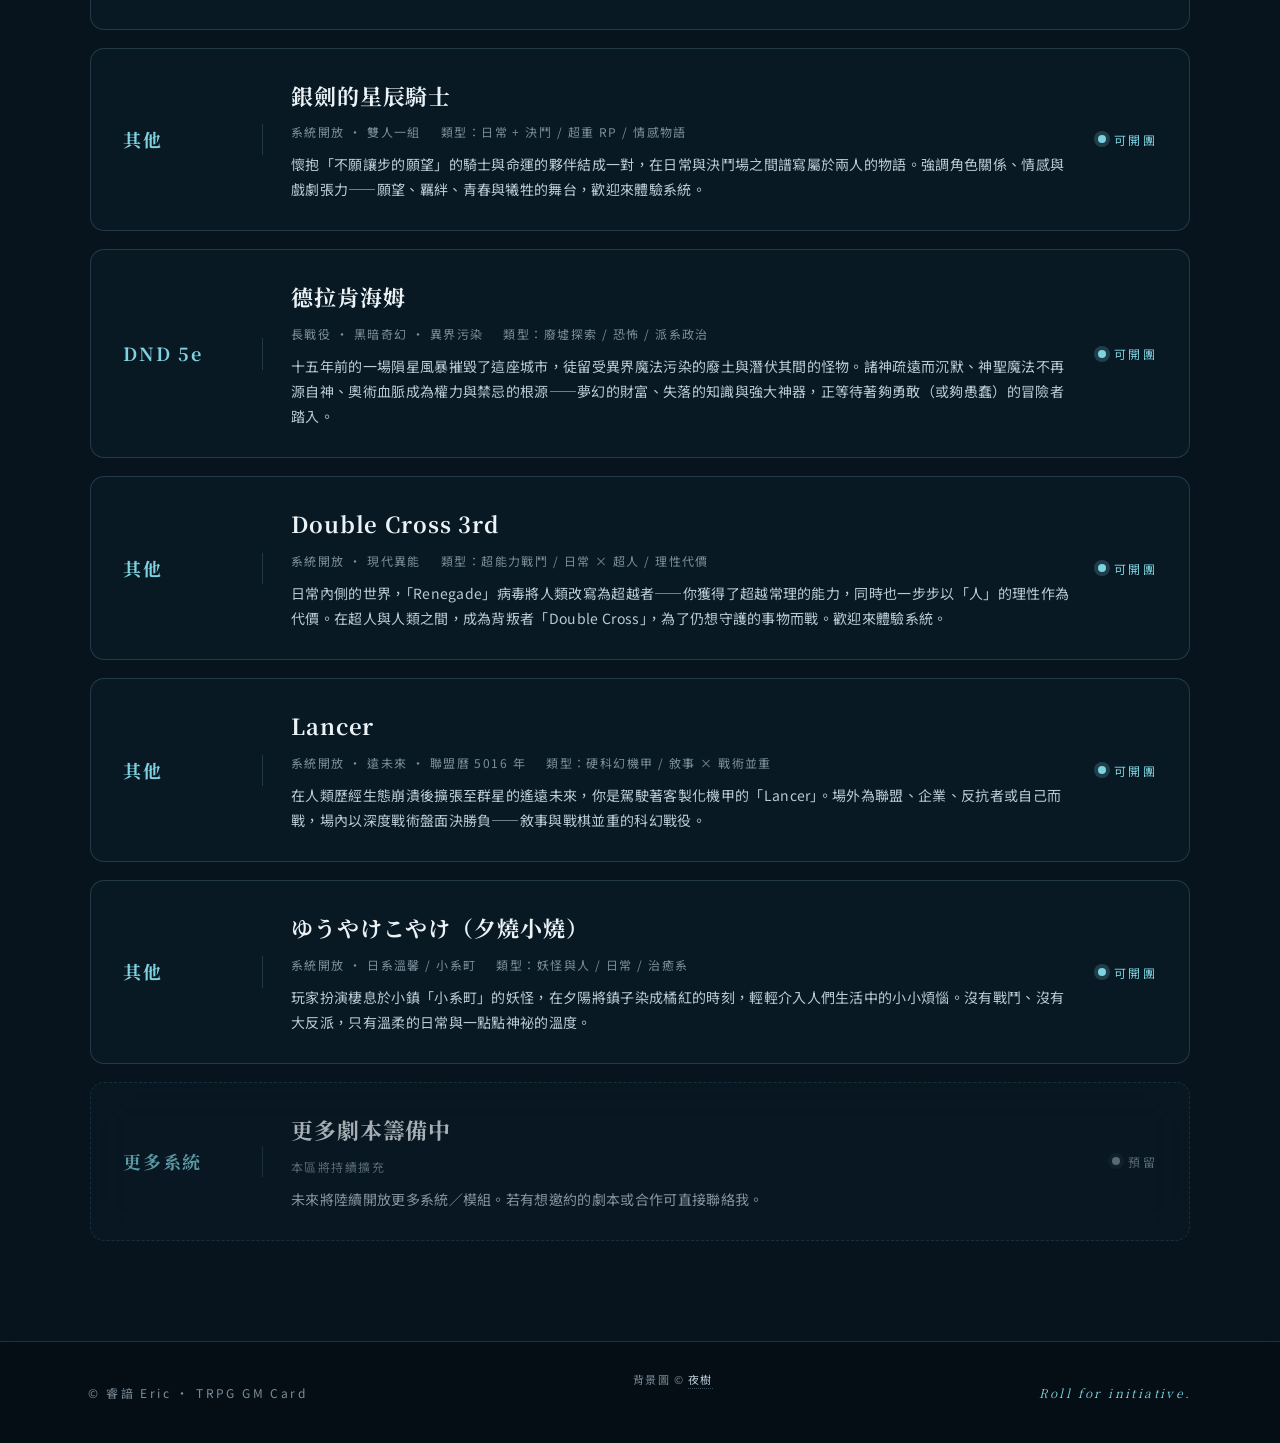
==== commit 714379a9: "chore: add background image credit to footer (夜樹) Co-Authored-By: Claude Opus 4.7 (1M context) <nore" ====
--- a/scenarios.html
+++ b/scenarios.html
@@ -81,6 +81,10 @@
 <footer class="footer">
   <div class="footer__inner">
     <p class="footer__left">© 睿諳 Eric · TRPG GM Card</p>
+    <p class="footer__credit">
+      背景圖 ©
+      <a href="https://clibo.tw/users/G0fmVv" target="_blank" rel="noopener">夜樹</a>
+    </p>
     <p class="footer__right">Roll for initiative.</p>
   </div>
 </footer>
--- a/style.css
+++ b/style.css
@@ -1232,6 +1232,23 @@
   font-family: var(--f-serif);
   font-style: italic;
   color: var(--c-accent);
+}
+.footer__credit {
+  font-size: 11px;
+  color: var(--c-ink-mute);
+  letter-spacing: 0.14em;
+  margin: 0;
+}
+.footer__credit a {
+  color: var(--c-ink-soft);
+  text-decoration: none;
+  border-bottom: 1px dotted var(--c-border-2);
+  padding-bottom: 1px;
+  transition: color 0.2s ease, border-color 0.2s ease;
+}
+.footer__credit a:hover {
+  color: var(--c-accent);
+  border-bottom-color: var(--c-accent);
 }
 
 /* ---------- reveal on scroll ---------- */
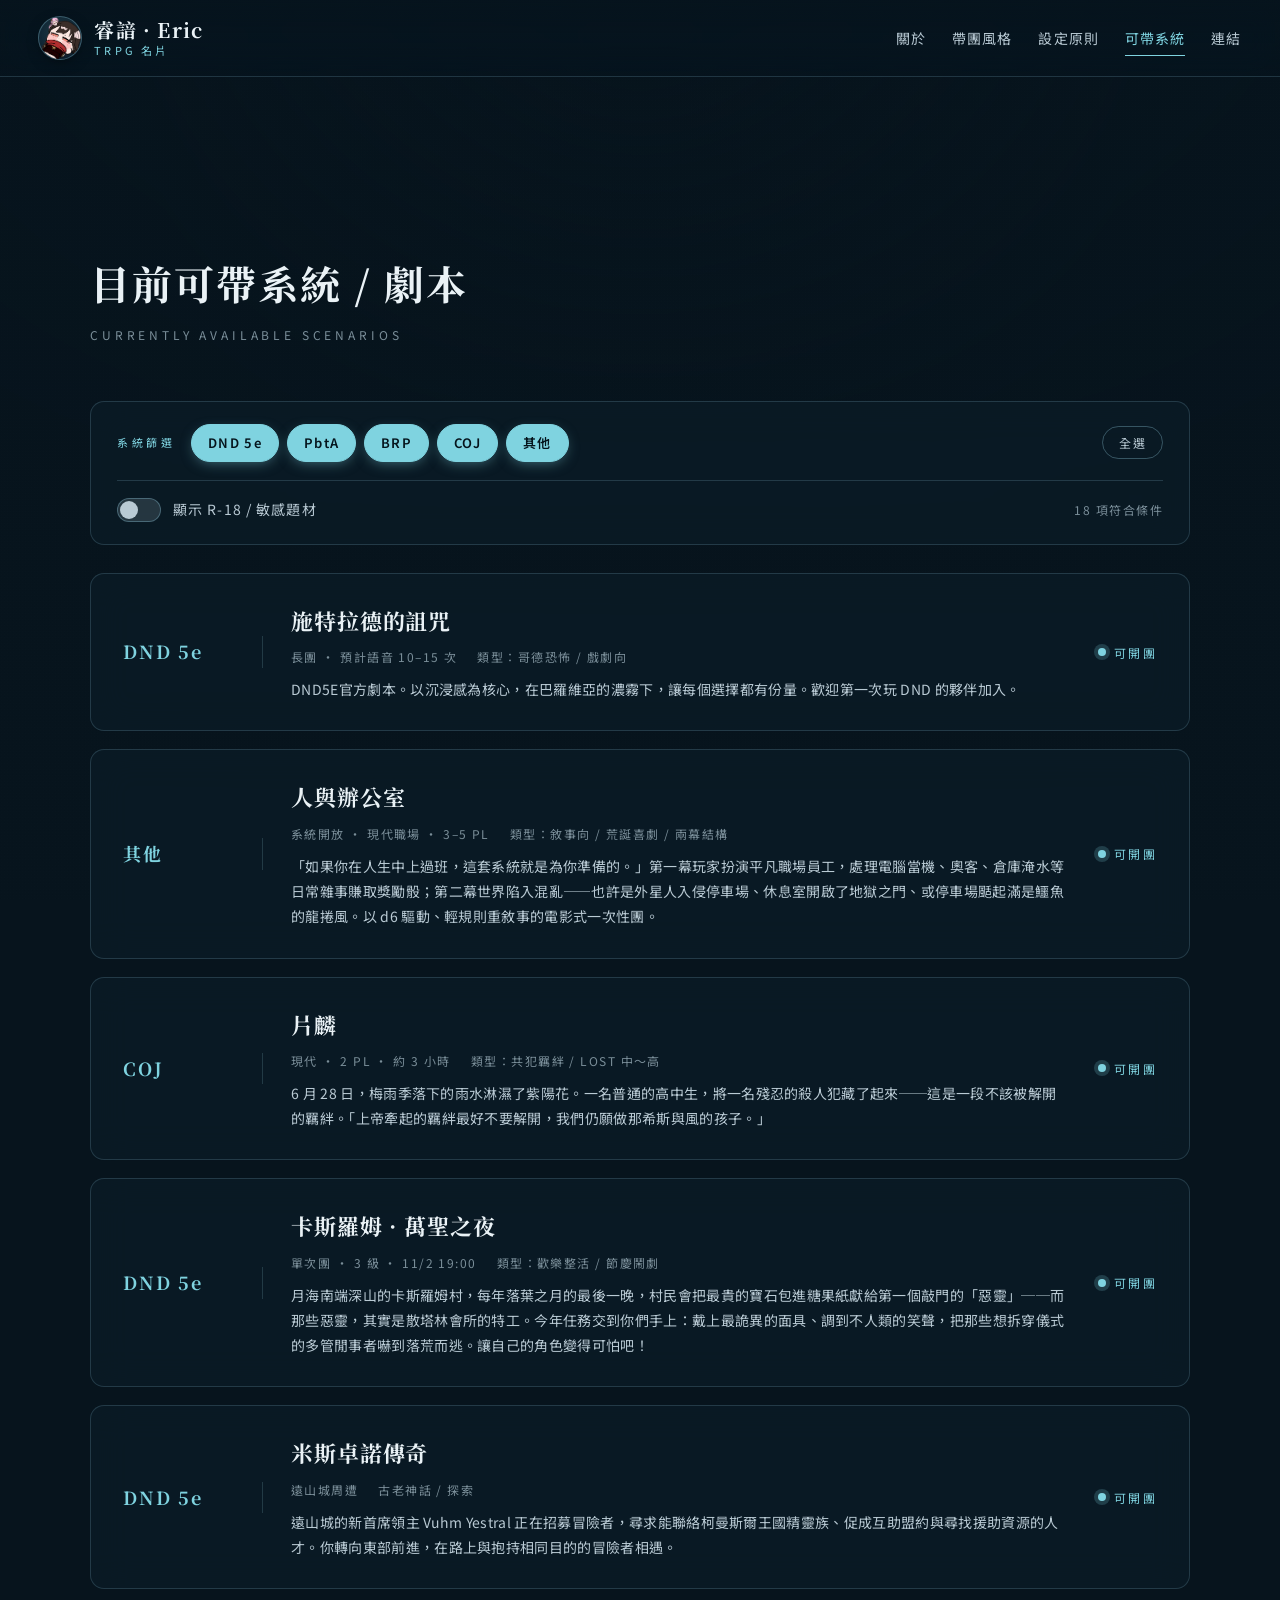
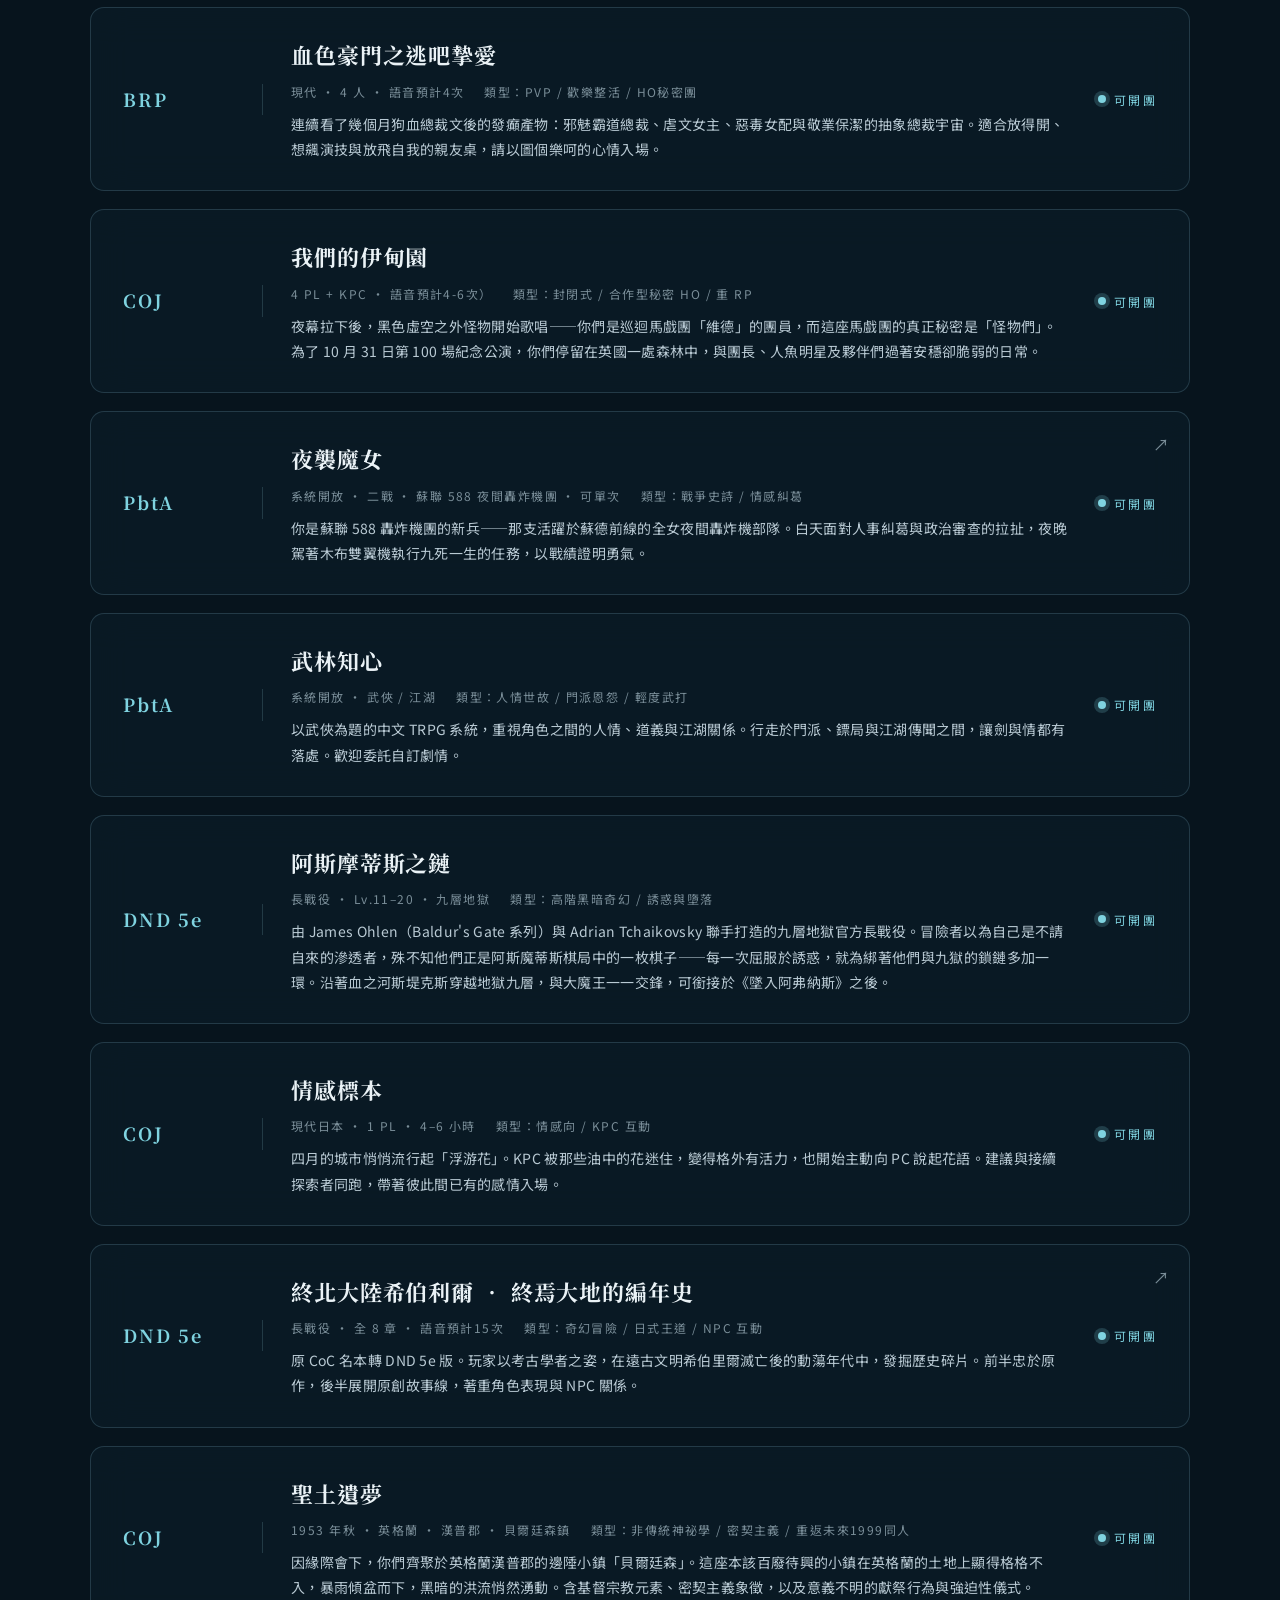
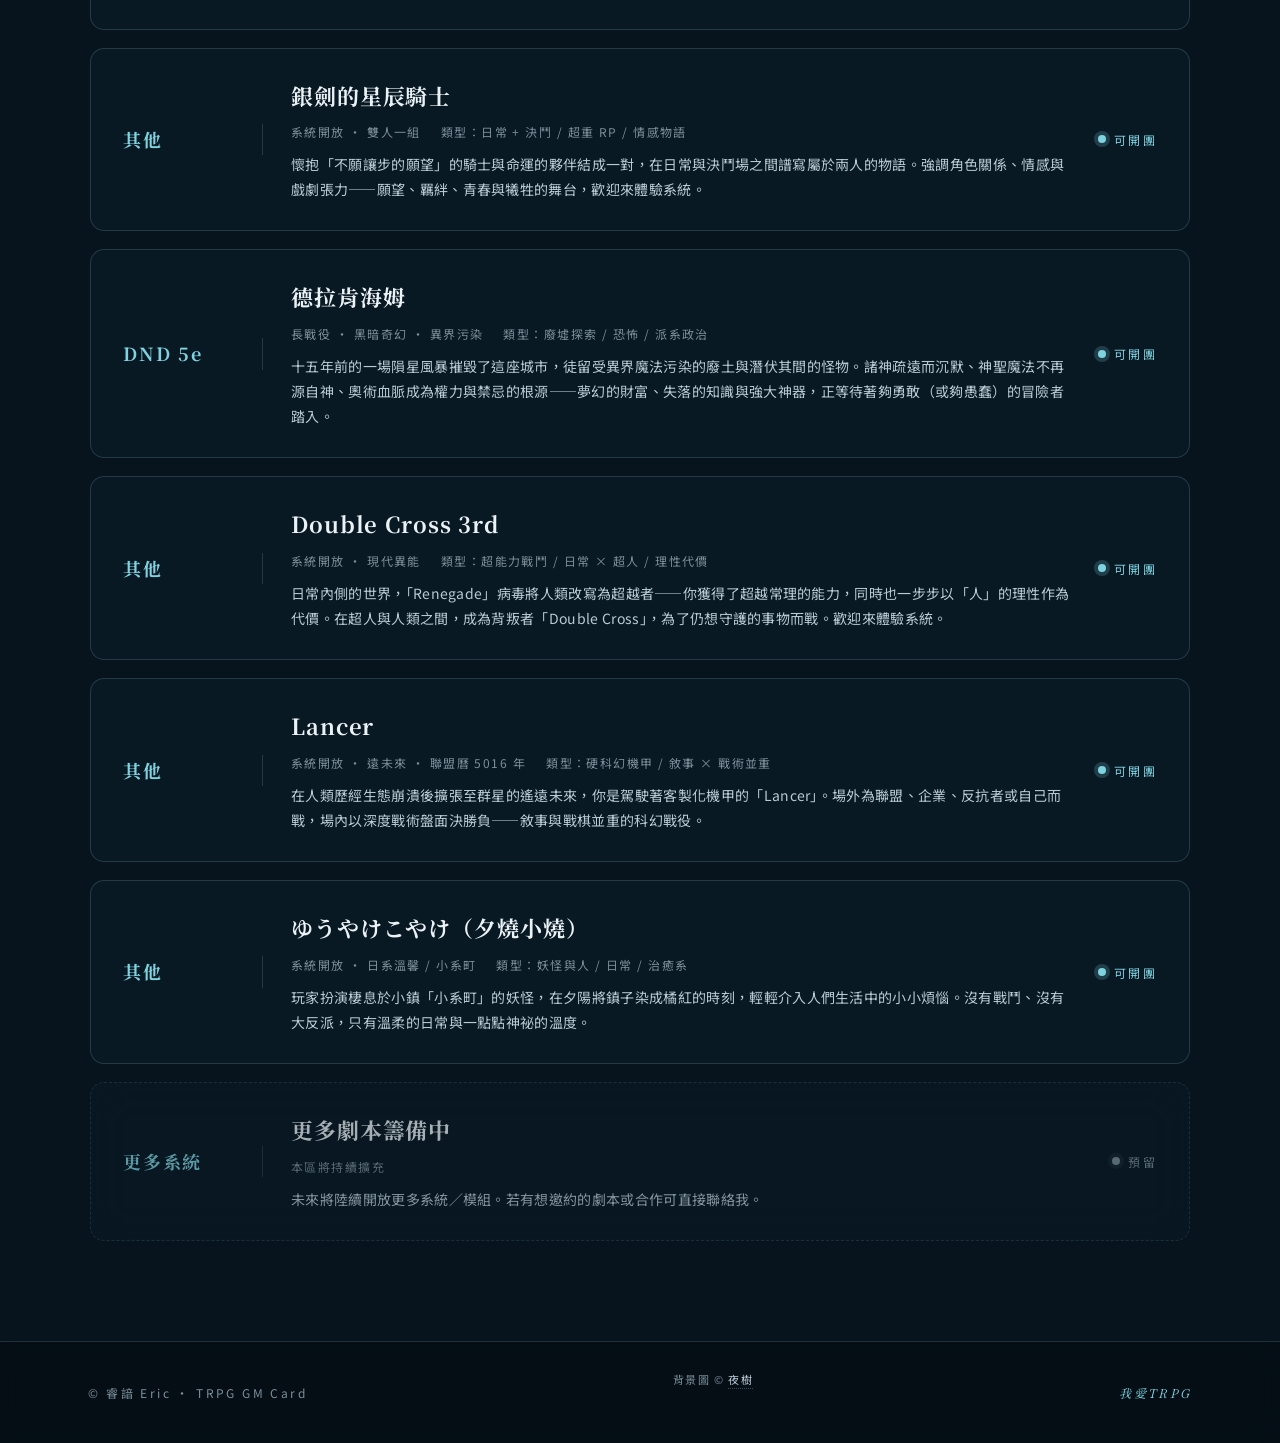
==== commit 565bf661: "chore: unify footer tagline, update scenarios Co-Authored-By: Claude Opus 4.7 (1M context) <noreply@" ====
--- a/scenarios.html
+++ b/scenarios.html
@@ -85,7 +85,7 @@
       背景圖 ©
       <a href="https://clibo.tw/users/G0fmVv" target="_blank" rel="noopener">夜樹</a>
     </p>
-    <p class="footer__right">Roll for initiative.</p>
+    <p class="footer__right">我愛TRPG</p>
   </div>
 </footer>
 
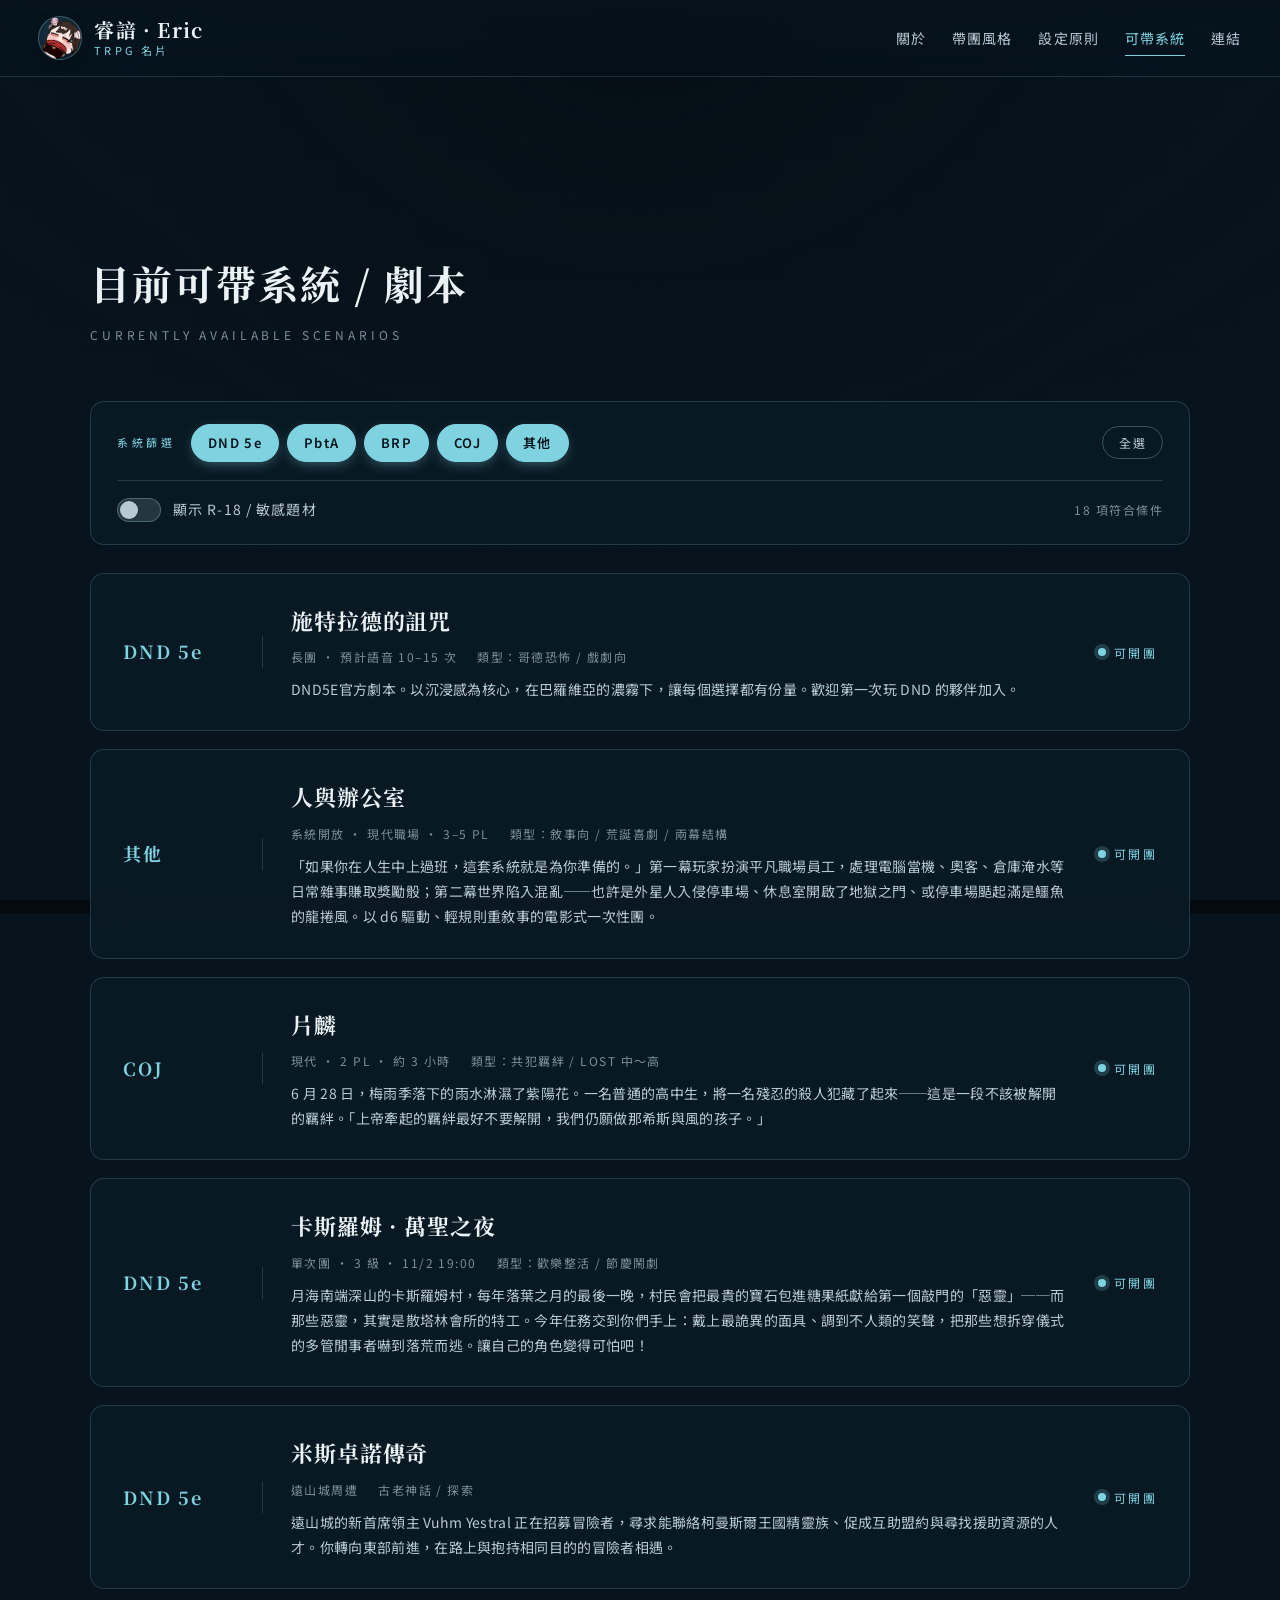
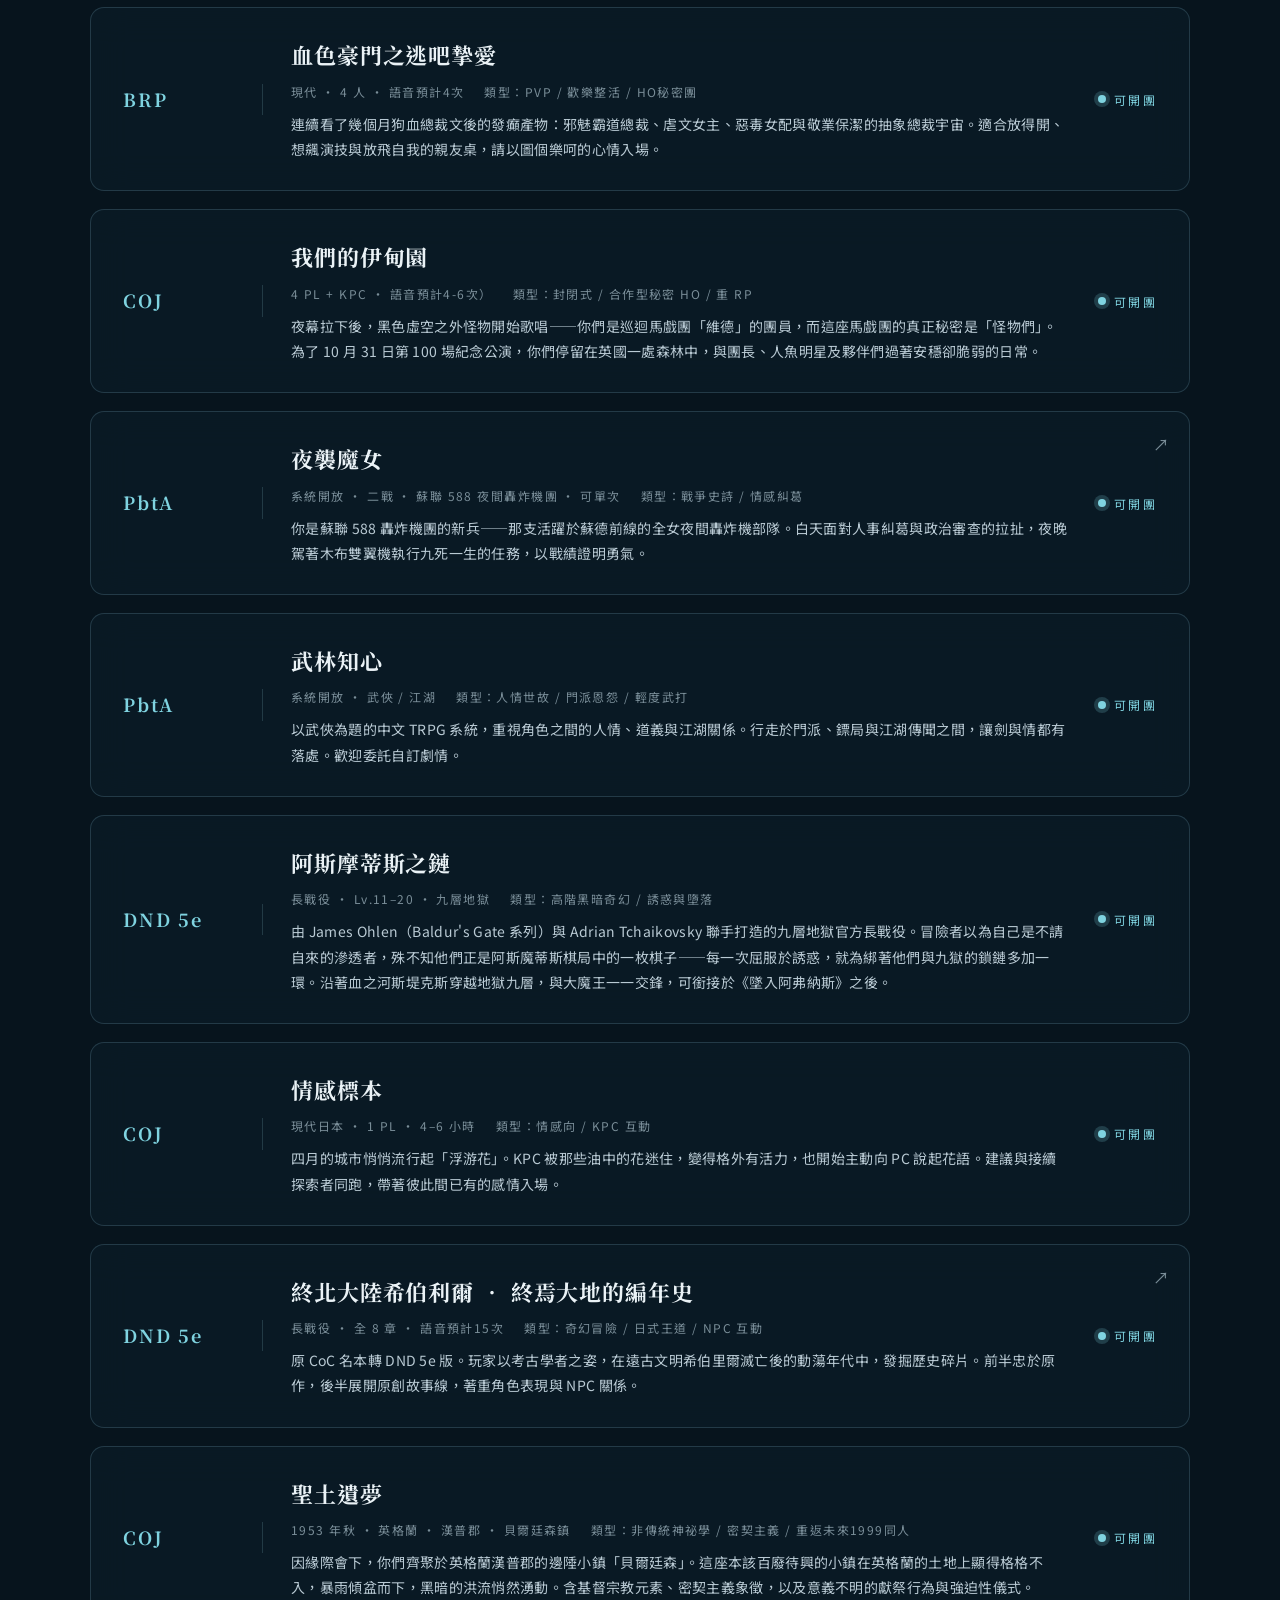
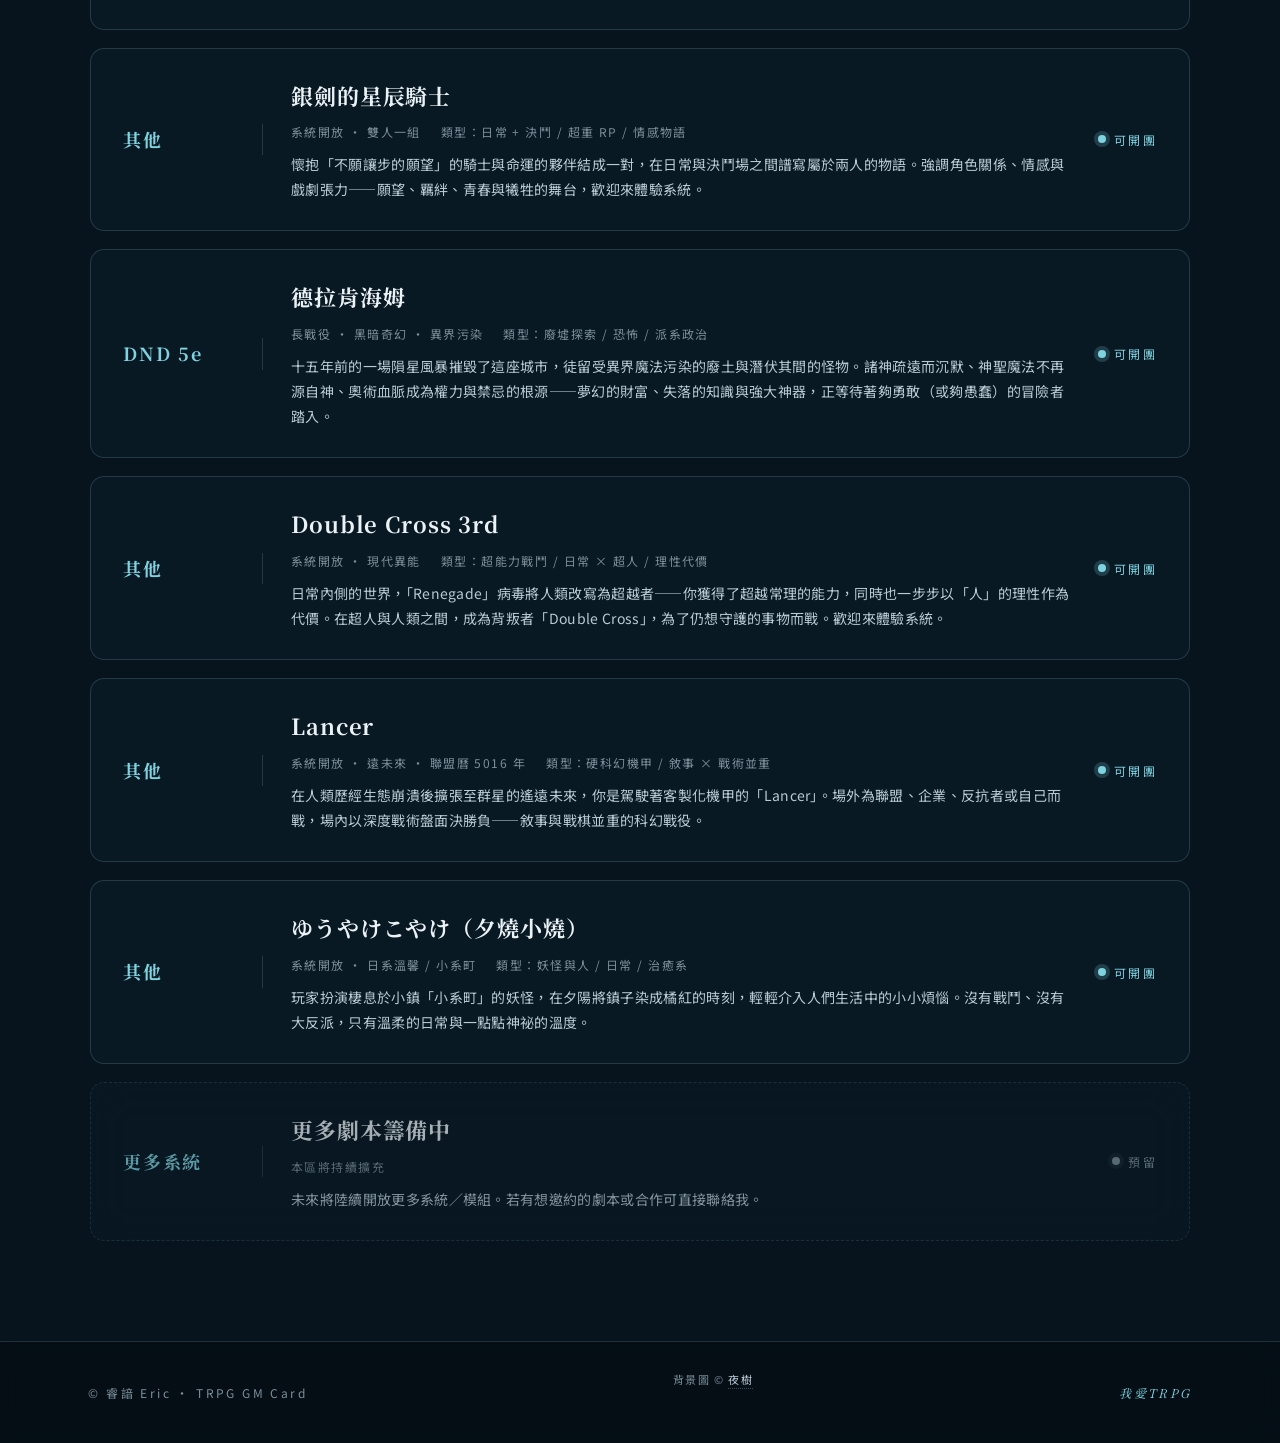
==== commit 576d11a7: "feat: replace static PNG hero background with looping webm video - Swap .bg-layer <div> for a muted " ====
--- a/scenarios.html
+++ b/scenarios.html
@@ -13,7 +13,9 @@
 </head>
 <body class="page-scenarios">
 
-<div class="bg-layer" aria-hidden="true"></div>
+<video class="bg-layer" aria-hidden="true" autoplay loop muted playsinline poster="background.png">
+  <source src="background.webm" type="video/webm" />
+</video>
 <div class="bg-veil" aria-hidden="true"></div>
 
 <header class="nav">
--- a/style.css
+++ b/style.css
@@ -48,10 +48,11 @@
   position: fixed;
   inset: 0;
   z-index: -2;
-  background-image: url("background.png");
-  background-size: cover;
-  background-position: center top;
-  background-repeat: no-repeat;
+  width: 100%;
+  height: 100%;
+  object-fit: cover;
+  object-position: center top;
+  background: var(--c-bg);
   filter: saturate(1.05) brightness(0.55);
   transform: scale(1.03);
 }
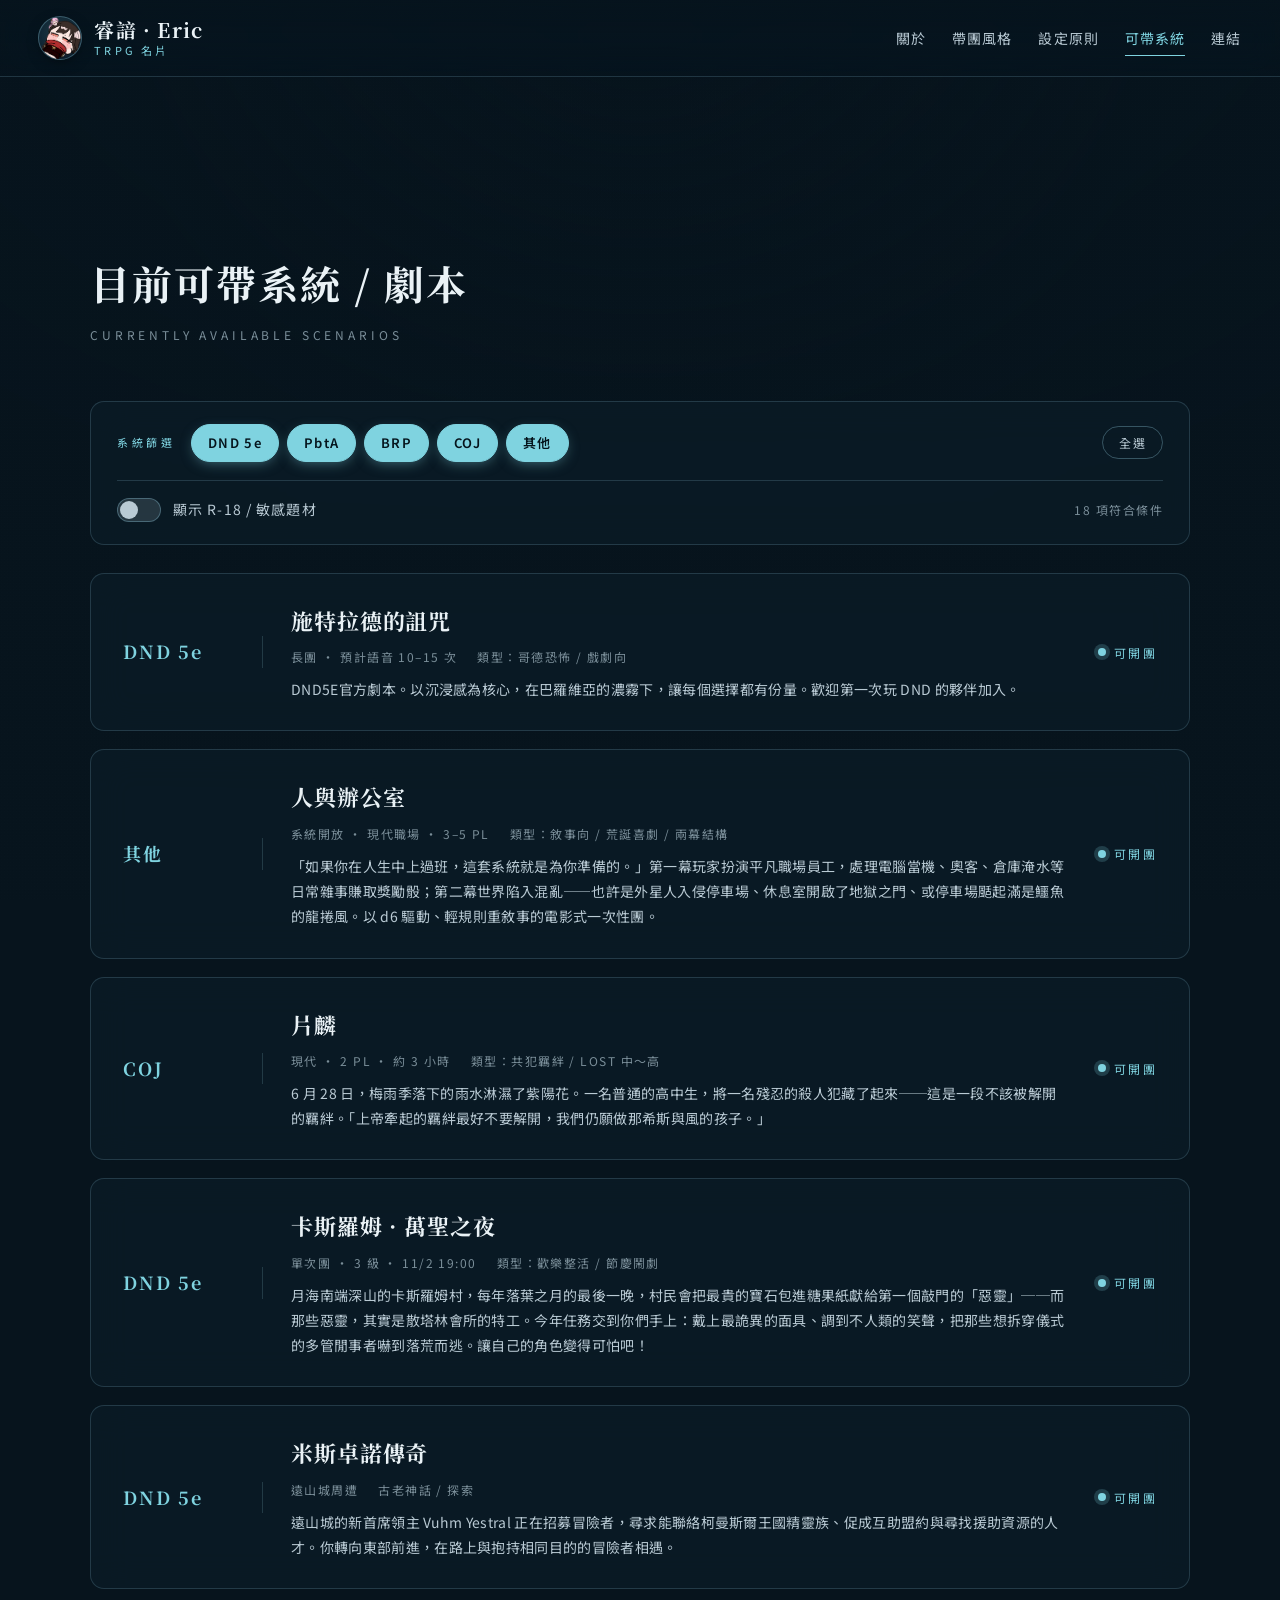
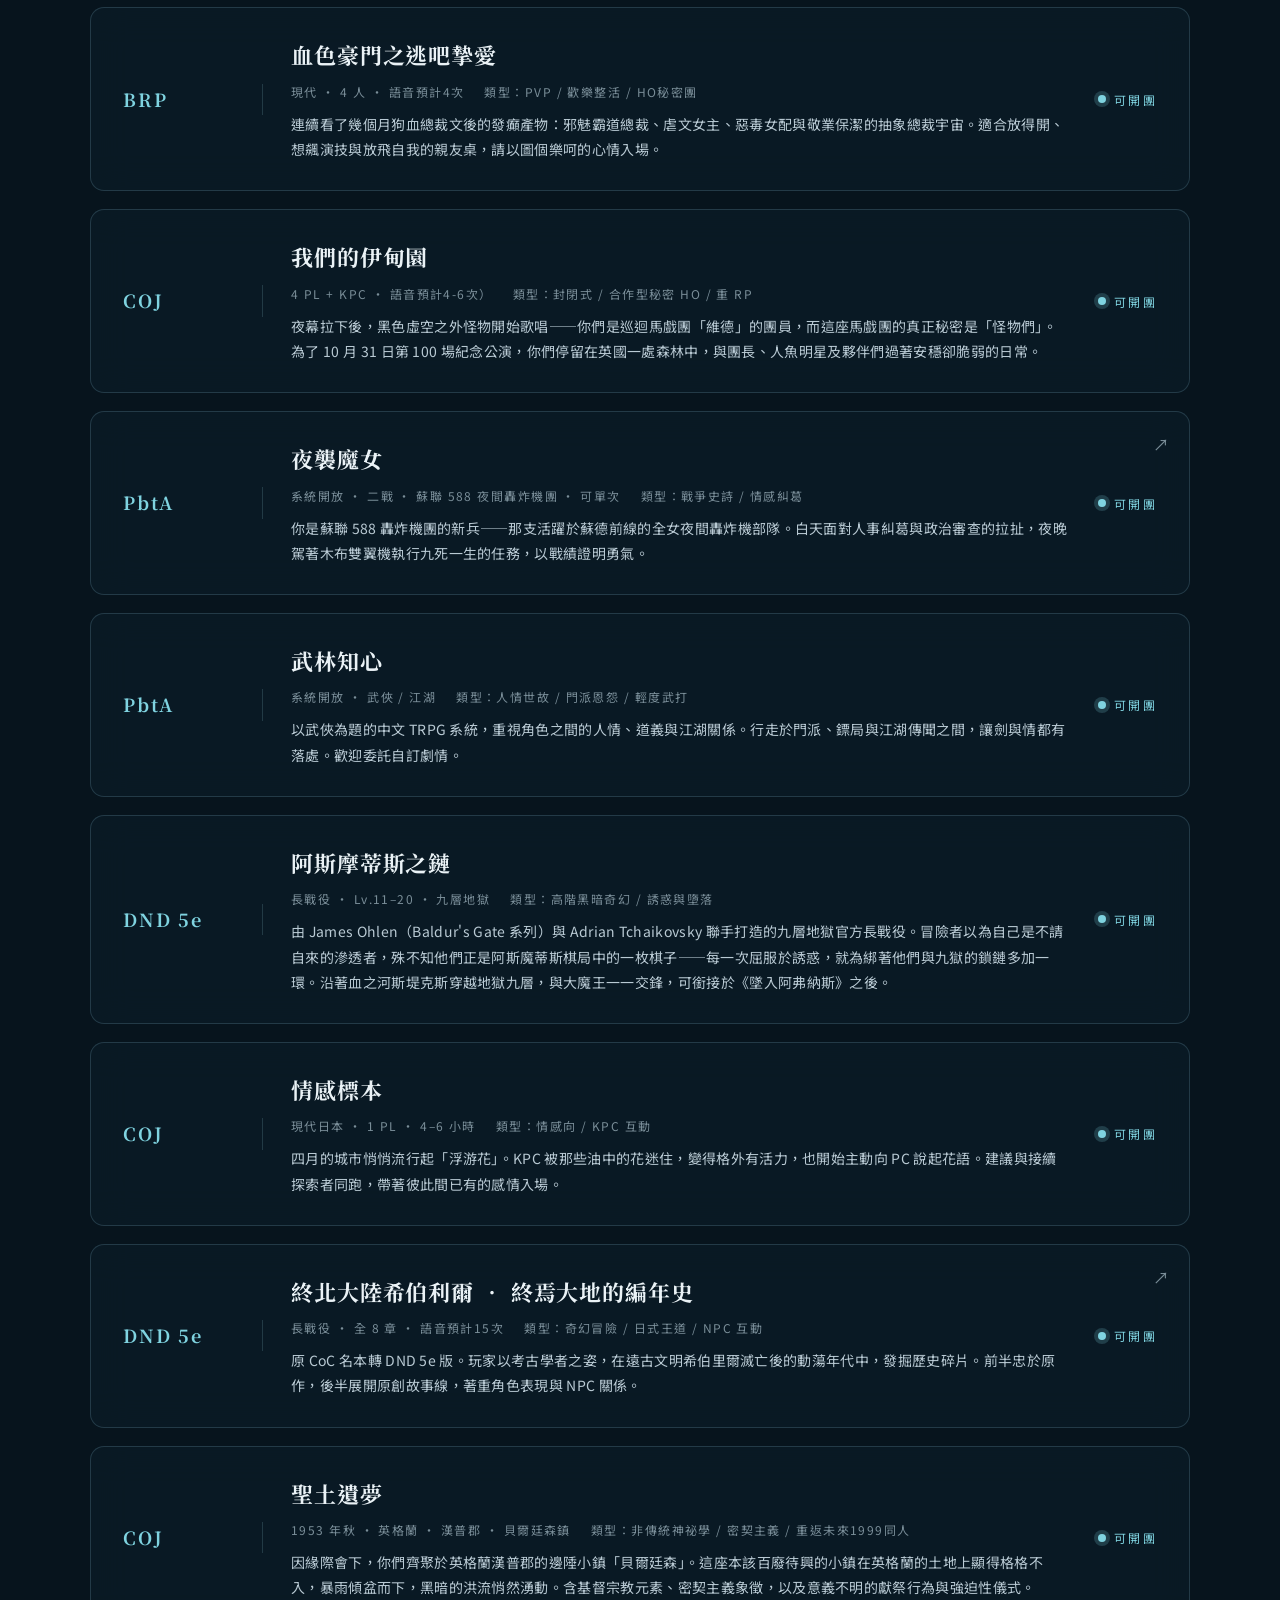
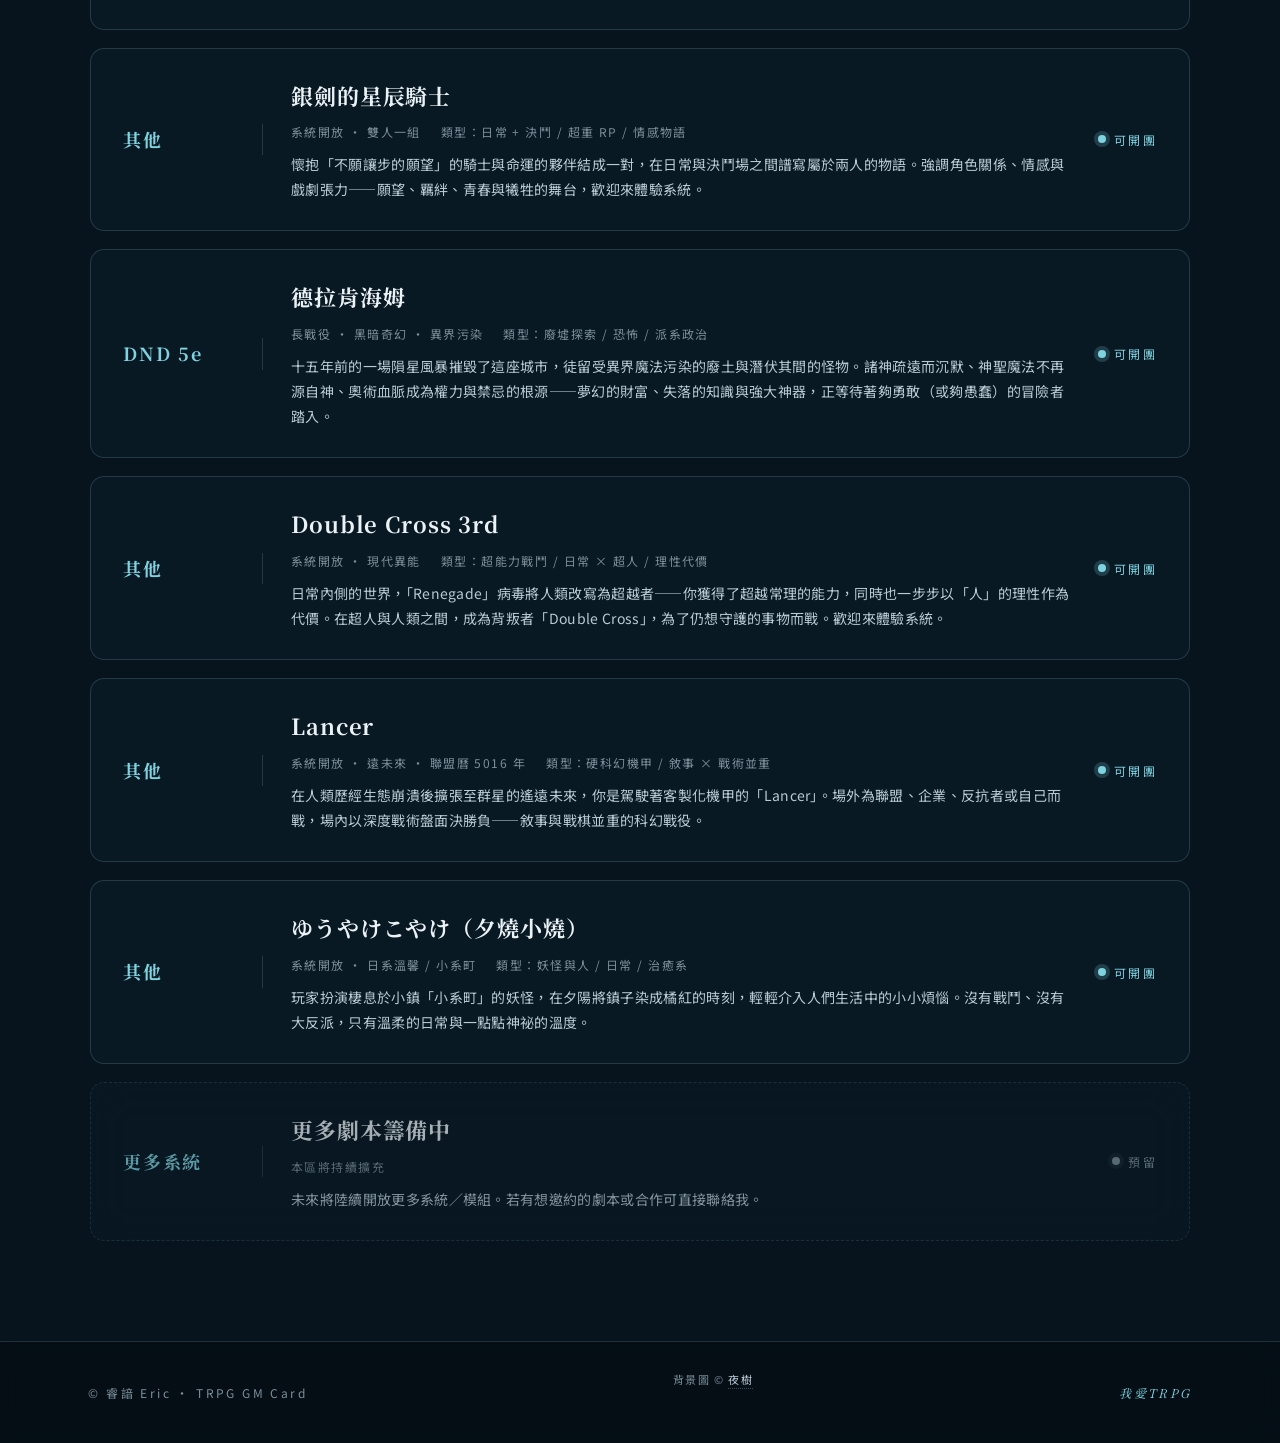
==== commit 1f46e503: "feat: slow bg video to 0.5x, fit by width, drop poster fallback - script.js: set background <video> " ====
--- a/scenarios.html
+++ b/scenarios.html
@@ -13,7 +13,7 @@
 </head>
 <body class="page-scenarios">
 
-<video class="bg-layer" aria-hidden="true" autoplay loop muted playsinline poster="background.png">
+<video class="bg-layer" aria-hidden="true" autoplay loop muted playsinline>
   <source src="background.webm" type="video/webm" />
 </video>
 <div class="bg-veil" aria-hidden="true"></div>
--- a/style.css
+++ b/style.css
@@ -46,15 +46,13 @@
 /* ---------- background layers ---------- */
 .bg-layer {
   position: fixed;
-  inset: 0;
+  left: 0;
+  top: 50%;
   z-index: -2;
   width: 100%;
-  height: 100%;
-  object-fit: cover;
-  object-position: center top;
-  background: var(--c-bg);
+  height: auto;
+  transform: translateY(-50%);
   filter: saturate(1.05) brightness(0.55);
-  transform: scale(1.03);
 }
 .bg-veil {
   position: fixed;
